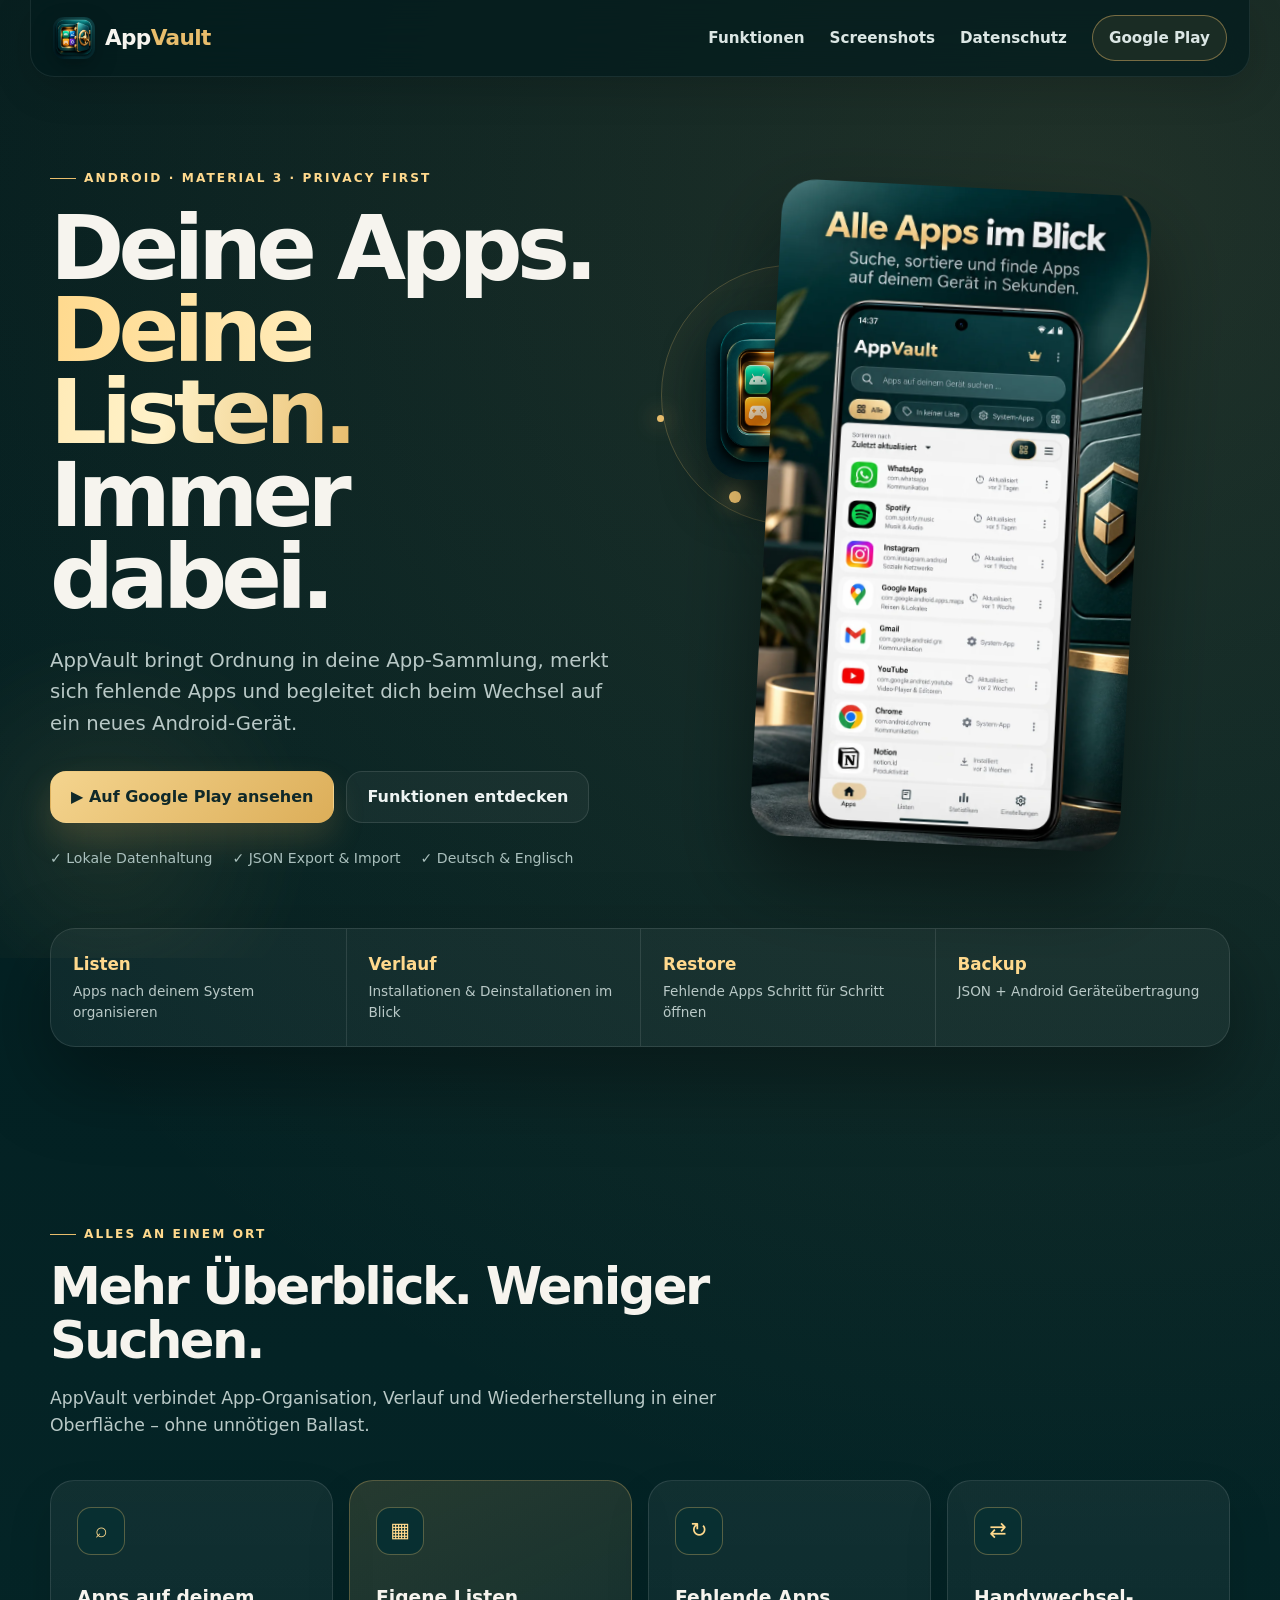
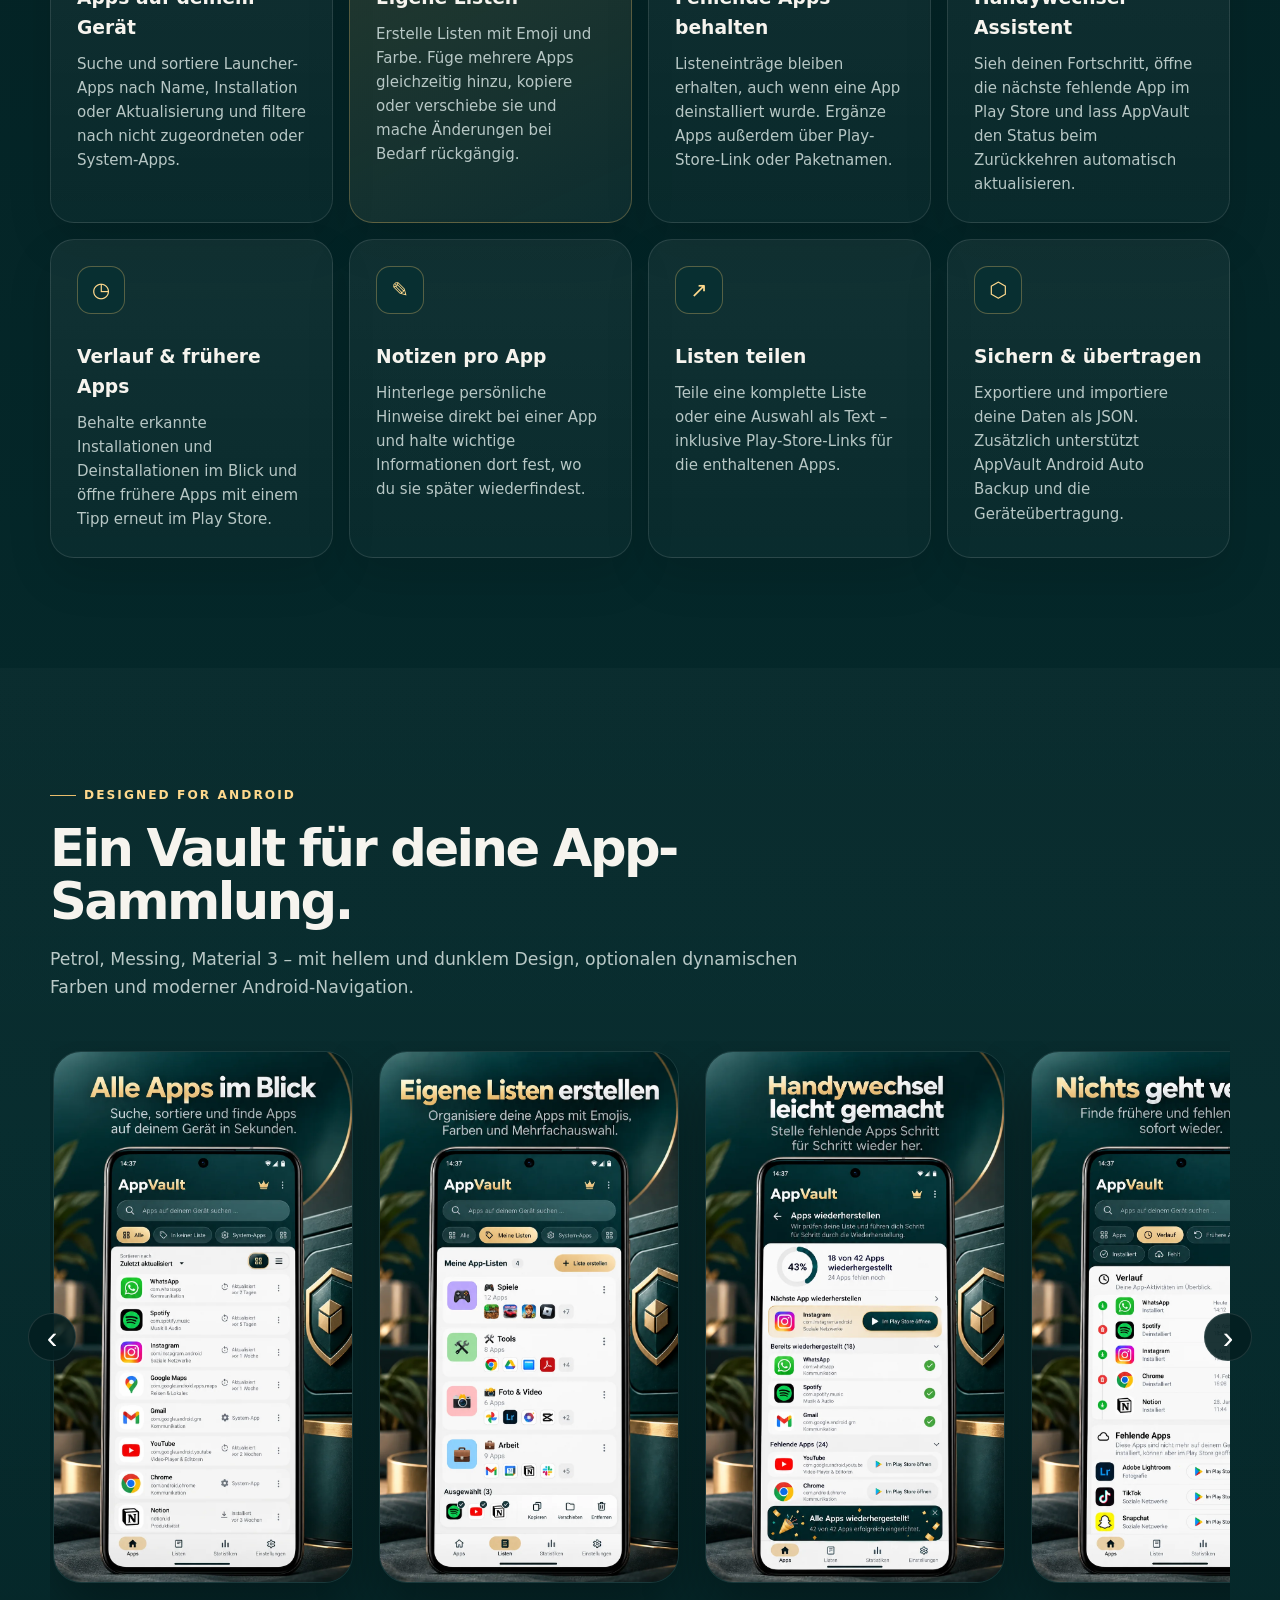
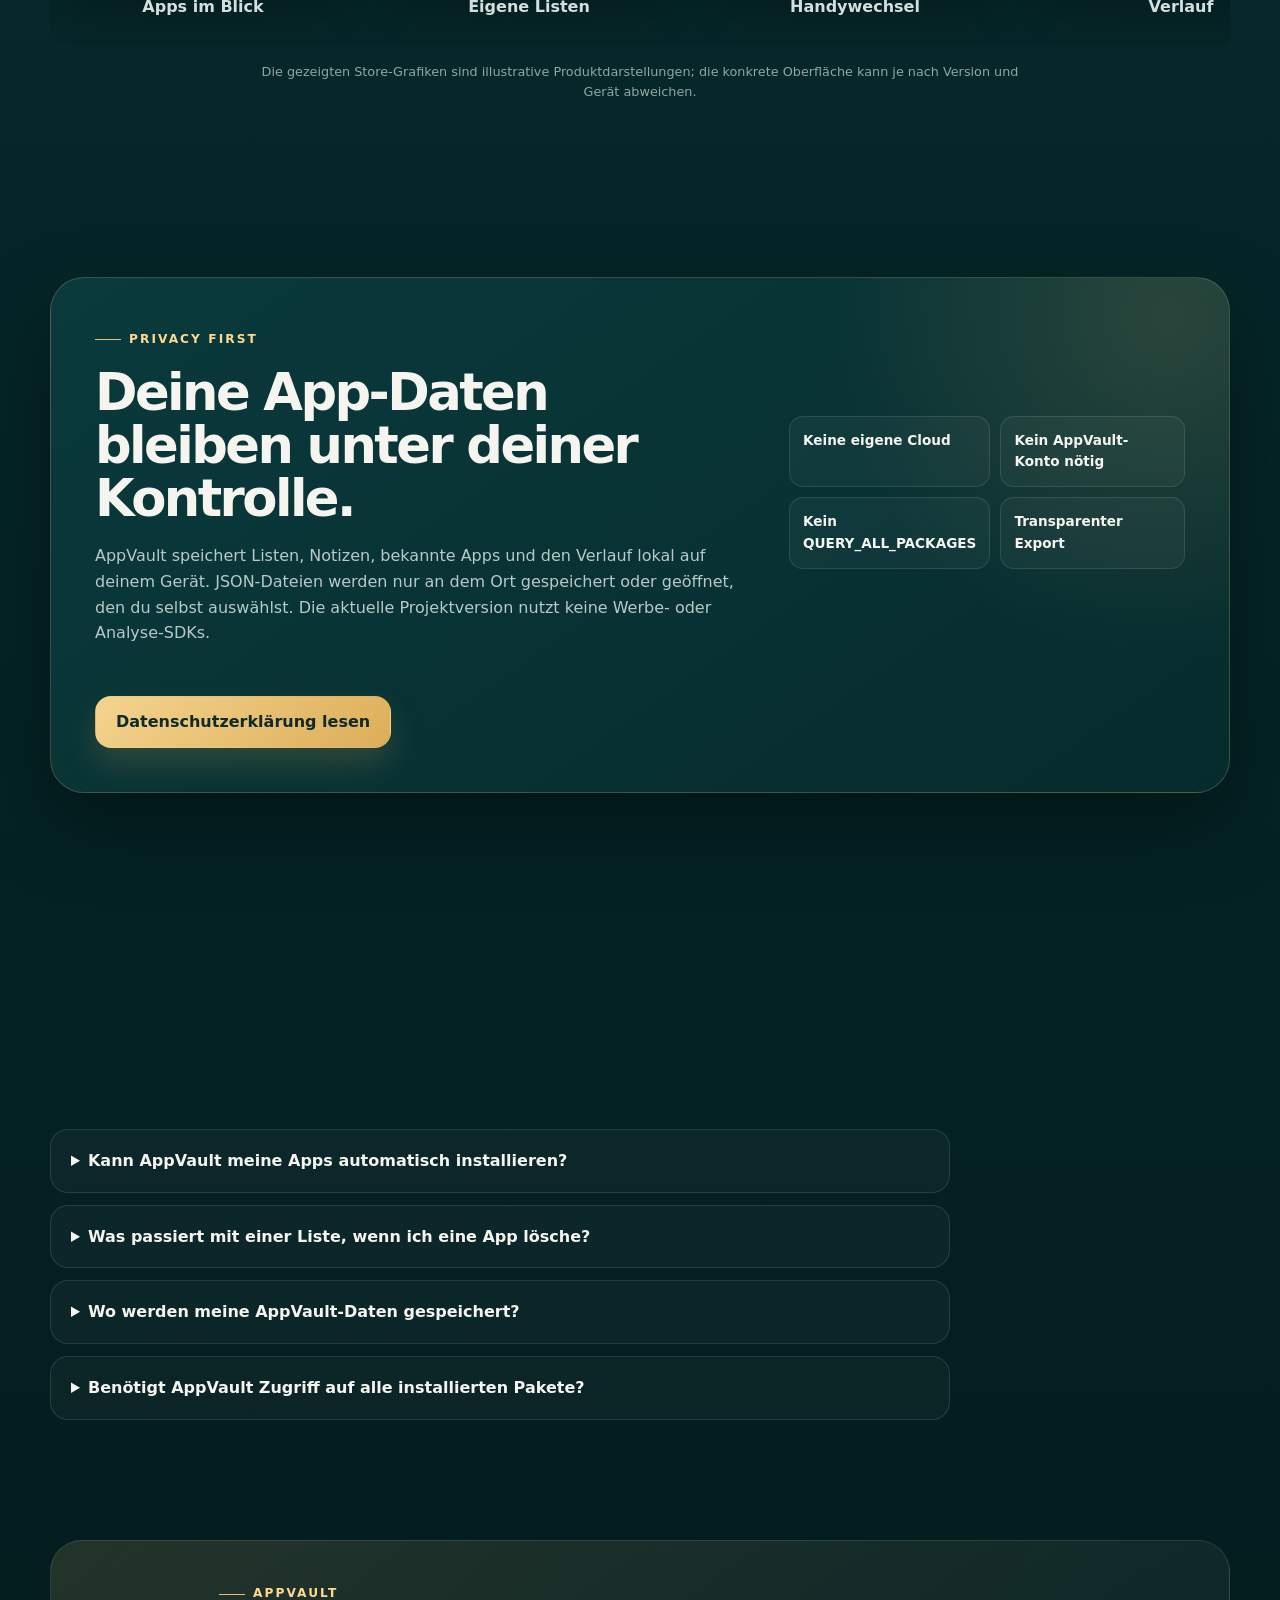
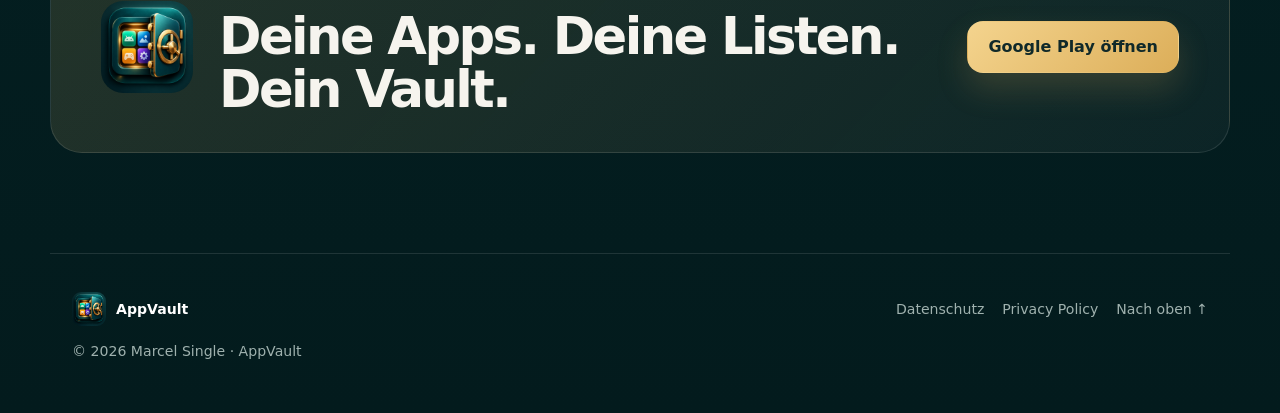
==== index.html @ 1432168c "first commit" ====
<!doctype html>
<html lang="de">
<head>
  <meta charset="utf-8">
  <meta name="viewport" content="width=device-width, initial-scale=1">
  <meta name="theme-color" content="#07393b">
  <meta name="description" content="AppVault organisiert deine Android-Apps in eigenen Listen und hilft dir, fehlende Apps nach einem Handywechsel schnell wiederzufinden.">
  <meta property="og:title" content="AppVault – Deine Apps. Deine Listen. Immer dabei.">
  <meta property="og:description" content="Apps organisieren, fehlende Apps wiederfinden und beim Handywechsel Schritt für Schritt wiederherstellen.">
  <meta property="og:image" content="assets/og-image.jpg">
  <title>AppVault – Deine Apps. Deine Listen. Immer dabei.</title>
  <link rel="icon" href="assets/app-icon.png">
  <link rel="stylesheet" href="styles.css">
</head>
<body>
  <header class="site-header" id="top">
    <a class="brand" href="#top" aria-label="AppVault Startseite">
      <img src="assets/app-icon.png" alt="AppVault Icon" width="42" height="42">
      <span>App<span>Vault</span></span>
    </a>
    <button class="menu-button" type="button" aria-label="Navigation öffnen" aria-expanded="false">☰</button>
    <nav class="nav" aria-label="Hauptnavigation">
      <a href="#features">Funktionen</a>
      <a href="#screens">Screenshots</a>
      <a href="#privacy">Datenschutz</a>
      <a class="nav-cta" href="https://play.google.com/store/apps/details?id=dev.flondy.appvault" rel="noopener">Google Play</a>
    </nav>
  </header>

  <main>
    <section class="hero section-pad">
      <div class="hero-glow hero-glow-a"></div>
      <div class="hero-glow hero-glow-b"></div>
      <div class="hero-copy reveal">
        <div class="eyebrow">ANDROID · MATERIAL 3 · PRIVACY FIRST</div>
        <h1>Deine Apps.<br><span>Deine Listen.</span><br>Immer dabei.</h1>
        <p class="lead">AppVault bringt Ordnung in deine App-Sammlung, merkt sich fehlende Apps und begleitet dich beim Wechsel auf ein neues Android-Gerät.</p>
        <div class="hero-actions">
          <a class="button button-primary" href="https://play.google.com/store/apps/details?id=dev.flondy.appvault" rel="noopener">▶ Auf Google Play ansehen</a>
          <a class="button button-ghost" href="#features">Funktionen entdecken</a>
        </div>
        <div class="trust-row" aria-label="AppVault Eigenschaften">
          <span>✓ Lokale Datenhaltung</span>
          <span>✓ JSON Export & Import</span>
          <span>✓ Deutsch & Englisch</span>
        </div>
      </div>
      <div class="hero-visual reveal">
        <div class="icon-orbit">
          <img class="hero-icon" src="assets/app-icon.png" alt="AppVault Tresor-App-Icon">
          <span class="orbit-dot dot-a"></span><span class="orbit-dot dot-b"></span><span class="orbit-dot dot-c"></span>
        </div>
        <img class="hero-phone" src="assets/screen-apps.webp" alt="AppVault App-Übersicht auf einem Android-Smartphone">
      </div>
    </section>

    <section class="mini-proof">
      <div><strong>Listen</strong><span>Apps nach deinem System organisieren</span></div>
      <div><strong>Verlauf</strong><span>Installationen & Deinstallationen im Blick</span></div>
      <div><strong>Restore</strong><span>Fehlende Apps Schritt für Schritt öffnen</span></div>
      <div><strong>Backup</strong><span>JSON + Android Geräteübertragung</span></div>
    </section>

    <section class="section section-pad" id="features">
      <div class="section-heading reveal">
        <div class="eyebrow">ALLES AN EINEM ORT</div>
        <h2>Mehr Überblick. Weniger Suchen.</h2>
        <p>AppVault verbindet App-Organisation, Verlauf und Wiederherstellung in einer Oberfläche – ohne unnötigen Ballast.</p>
      </div>
      <div class="feature-grid">
        <article class="feature-card reveal"><div class="feature-icon">⌕</div><h3>Apps auf deinem Gerät</h3><p>Suche und sortiere Launcher-Apps nach Name, Installation oder Aktualisierung und filtere nach nicht zugeordneten oder System-Apps.</p></article>
        <article class="feature-card featured reveal"><div class="feature-icon">▦</div><h3>Eigene Listen</h3><p>Erstelle Listen mit Emoji und Farbe. Füge mehrere Apps gleichzeitig hinzu, kopiere oder verschiebe sie und mache Änderungen bei Bedarf rückgängig.</p></article>
        <article class="feature-card reveal"><div class="feature-icon">↻</div><h3>Fehlende Apps behalten</h3><p>Listeneinträge bleiben erhalten, auch wenn eine App deinstalliert wurde. Ergänze Apps außerdem über Play-Store-Link oder Paketnamen.</p></article>
        <article class="feature-card reveal"><div class="feature-icon">⇄</div><h3>Handywechsel-Assistent</h3><p>Sieh deinen Fortschritt, öffne die nächste fehlende App im Play Store und lass AppVault den Status beim Zurückkehren automatisch aktualisieren.</p></article>
        <article class="feature-card reveal"><div class="feature-icon">◷</div><h3>Verlauf & frühere Apps</h3><p>Behalte erkannte Installationen und Deinstallationen im Blick und öffne frühere Apps mit einem Tipp erneut im Play Store.</p></article>
        <article class="feature-card reveal"><div class="feature-icon">✎</div><h3>Notizen pro App</h3><p>Hinterlege persönliche Hinweise direkt bei einer App und halte wichtige Informationen dort fest, wo du sie später wiederfindest.</p></article>
        <article class="feature-card reveal"><div class="feature-icon">↗</div><h3>Listen teilen</h3><p>Teile eine komplette Liste oder eine Auswahl als Text – inklusive Play-Store-Links für die enthaltenen Apps.</p></article>
        <article class="feature-card reveal"><div class="feature-icon">⬡</div><h3>Sichern & übertragen</h3><p>Exportiere und importiere deine Daten als JSON. Zusätzlich unterstützt AppVault Android Auto Backup und die Geräteübertragung.</p></article>
      </div>
    </section>

    <section class="showcase section-pad" id="screens">
      <div class="section-heading reveal">
        <div class="eyebrow">DESIGNED FOR ANDROID</div>
        <h2>Ein Vault für deine App-Sammlung.</h2>
        <p>Petrol, Messing, Material 3 – mit hellem und dunklem Design, optionalen dynamischen Farben und moderner Android-Navigation.</p>
      </div>
      <div class="screens-wrap reveal">
        <button class="slider-button prev" type="button" aria-label="Vorheriger Screenshot">‹</button>
        <div class="screens" tabindex="0">
          <figure><img src="assets/screen-apps.webp" alt="AppVault Übersicht installierter Apps"><figcaption>Apps im Blick</figcaption></figure>
          <figure><img src="assets/screen-lists.webp" alt="Eigene App-Listen in AppVault"><figcaption>Eigene Listen</figcaption></figure>
          <figure><img src="assets/screen-restore.webp" alt="Wiederherstellungsassistent von AppVault"><figcaption>Handywechsel</figcaption></figure>
          <figure><img src="assets/screen-history.webp" alt="App-Verlauf und fehlende Apps in AppVault"><figcaption>Verlauf</figcaption></figure>
        </div>
        <button class="slider-button next" type="button" aria-label="Nächster Screenshot">›</button>
      </div>
      <p class="mockup-note">Die gezeigten Store-Grafiken sind illustrative Produktdarstellungen; die konkrete Oberfläche kann je nach Version und Gerät abweichen.</p>
    </section>

    <section class="privacy-band section-pad" id="privacy">
      <div class="privacy-card reveal">
        <div>
          <div class="eyebrow">PRIVACY FIRST</div>
          <h2>Deine App-Daten bleiben unter deiner Kontrolle.</h2>
          <p>AppVault speichert Listen, Notizen, bekannte Apps und den Verlauf lokal auf deinem Gerät. JSON-Dateien werden nur an dem Ort gespeichert oder geöffnet, den du selbst auswählst. Die aktuelle Projektversion nutzt keine Werbe- oder Analyse-SDKs.</p>
        </div>
        <div class="privacy-points">
          <span>Keine eigene Cloud</span>
          <span>Kein AppVault-Konto nötig</span>
          <span>Kein QUERY_ALL_PACKAGES</span>
          <span>Transparenter Export</span>
        </div>
        <a class="button button-primary" href="datenschutz.html">Datenschutzerklärung lesen</a>
      </div>
    </section>

    <section class="section section-pad faq">
      <div class="section-heading reveal">
        <div class="eyebrow">FAQ</div>
        <h2>Häufige Fragen</h2>
      </div>
      <div class="faq-list">
        <details class="reveal"><summary>Kann AppVault meine Apps automatisch installieren?</summary><p>Nein. AppVault öffnet fehlende Apps im Google Play Store. Die eigentliche Installation bestätigst du selbst im Play Store.</p></details>
        <details class="reveal"><summary>Was passiert mit einer Liste, wenn ich eine App lösche?</summary><p>Der Eintrag kann in AppVault erhalten bleiben. So siehst du später, dass die App fehlt, und kannst sie einfacher wiederfinden.</p></details>
        <details class="reveal"><summary>Wo werden meine AppVault-Daten gespeichert?</summary><p>Listen, Notizen, bekannte Apps, Verlauf und Einstellungen werden lokal auf deinem Gerät gespeichert. Für Sicherungen kannst du JSON Export/Import sowie die von Android bereitgestellten Backup- und Geräteübertragungsfunktionen verwenden.</p></details>
        <details class="reveal"><summary>Benötigt AppVault Zugriff auf alle installierten Pakete?</summary><p>AppVault verwendet Package Visibility über Androids &lt;queries&gt;-Mechanismus für Launcher-Apps und nicht die weitreichende QUERY_ALL_PACKAGES-Berechtigung.</p></details>
      </div>
    </section>

    <section class="cta section-pad reveal">
      <img src="assets/app-icon.png" alt="" width="92" height="92">
      <div><div class="eyebrow">APPVAULT</div><h2>Deine Apps. Deine Listen.<br>Dein Vault.</h2></div>
      <a class="button button-primary" href="https://play.google.com/store/apps/details?id=dev.flondy.appvault" rel="noopener">Google Play öffnen</a>
    </section>
  </main>

  <footer>
    <div class="footer-brand"><img src="assets/app-icon.png" alt="" width="34" height="34"><strong>AppVault</strong></div>
    <div class="footer-links"><a href="datenschutz.html">Datenschutz</a><a href="privacy.html" lang="en">Privacy Policy</a><a href="#top">Nach oben ↑</a></div>
    <p>© <span id="year"></span> Marcel Single · AppVault</p>
  </footer>
  <script src="script.js"></script>
</body>
</html>
---- styles.css ----
:root{--bg:#041f21;--bg2:#062d2f;--panel:#0a383a;--panel2:#0f4546;--gold:#e8bd6c;--gold2:#ffd98d;--text:#f6f4ee;--muted:#b9c9c7;--line:rgba(255,255,255,.11);--shadow:0 32px 80px rgba(0,0,0,.35);--radius:28px;--max:1180px}*{box-sizing:border-box}html{scroll-behavior:smooth}body{margin:0;background:radial-gradient(circle at 85% 4%,rgba(232,189,108,.13),transparent 26%),linear-gradient(180deg,#031c1e 0%,#052a2c 52%,#031b1d 100%);color:var(--text);font-family:Inter,ui-sans-serif,system-ui,-apple-system,BlinkMacSystemFont,"Segoe UI",sans-serif;line-height:1.6}a{color:inherit;text-decoration:none}img{max-width:100%;display:block}.site-header{position:sticky;top:0;z-index:50;display:flex;align-items:center;justify-content:space-between;max-width:1220px;margin:0 auto;padding:15px 22px;background:rgba(3,28,30,.76);border:1px solid rgba(255,255,255,.08);border-top:0;border-radius:0 0 24px 24px;backdrop-filter:blur(18px);box-shadow:0 12px 38px rgba(0,0,0,.15)}.brand{display:flex;gap:10px;align-items:center;font-weight:900;font-size:1.35rem;letter-spacing:-.03em}.brand img{border-radius:11px;box-shadow:0 8px 22px rgba(0,0,0,.25)}.brand span span{color:var(--gold)}.nav{display:flex;align-items:center;gap:25px;color:#dbe6e4;font-weight:650;font-size:.95rem}.nav a:hover{color:var(--gold2)}.nav-cta{padding:10px 16px;border:1px solid rgba(232,189,108,.45);border-radius:999px;background:rgba(232,189,108,.08)}.menu-button{display:none;background:transparent;border:0;color:white;font-size:1.5rem}.section-pad{padding-left:max(22px,calc((100vw - var(--max))/2));padding-right:max(22px,calc((100vw - var(--max))/2))}.hero{position:relative;min-height:800px;display:grid;grid-template-columns:1.02fr .98fr;align-items:center;gap:40px;overflow:hidden;padding-top:84px;padding-bottom:88px}.hero-copy{position:relative;z-index:2}.eyebrow{display:inline-flex;align-items:center;gap:8px;font-size:.76rem;letter-spacing:.17em;font-weight:850;color:var(--gold2);text-transform:uppercase}.eyebrow:before{content:"";width:26px;height:1px;background:var(--gold)}h1,h2,h3,p{margin-top:0}.hero h1{font-size:clamp(3.4rem,7vw,6.6rem);line-height:.92;letter-spacing:-.065em;margin:18px 0 26px}.hero h1 span{background:linear-gradient(100deg,var(--gold2),#fff2c9 65%,var(--gold));-webkit-background-clip:text;background-clip:text;color:transparent}.lead{font-size:1.23rem;color:var(--muted);max-width:650px}.hero-actions{display:flex;flex-wrap:wrap;gap:12px;margin:32px 0 24px}.button{display:inline-flex;align-items:center;justify-content:center;min-height:52px;padding:0 20px;border-radius:16px;font-weight:800;border:1px solid transparent;transition:.2s ease}.button:hover{transform:translateY(-2px)}.button-primary{background:linear-gradient(135deg,#f4d48e,#dcae59);color:#102929;box-shadow:0 16px 32px rgba(221,173,86,.18)}.button-ghost{border-color:var(--line);background:rgba(255,255,255,.045);color:#eef4f3}.trust-row{display:flex;flex-wrap:wrap;gap:12px 20px;color:#aac0bd;font-size:.88rem}.hero-visual{position:relative;min-height:660px;display:flex;align-items:center;justify-content:center}.hero-phone{width:min(370px,70%);position:relative;z-index:3;border-radius:34px;filter:drop-shadow(0 40px 40px rgba(0,0,0,.45));transform:rotate(3deg)}.icon-orbit{position:absolute;left:-10px;top:12%;width:260px;height:260px;border:1px solid rgba(232,189,108,.26);border-radius:50%;display:grid;place-items:center;box-shadow:inset 0 0 60px rgba(232,189,108,.07)}.hero-icon{width:170px;border-radius:38px;box-shadow:0 26px 45px rgba(0,0,0,.38)}.orbit-dot{position:absolute;width:12px;height:12px;border-radius:50%;background:var(--gold);box-shadow:0 0 22px var(--gold)}.dot-a{top:12%;right:14%}.dot-b{bottom:8%;left:26%}.dot-c{top:58%;left:-2%;width:7px;height:7px}.hero-glow{position:absolute;border-radius:50%;filter:blur(4px);opacity:.65}.hero-glow-a{width:500px;height:500px;background:radial-gradient(circle,rgba(32,151,142,.18),transparent 70%);right:8%;top:10%}.hero-glow-b{width:420px;height:420px;background:radial-gradient(circle,rgba(232,189,108,.14),transparent 70%);left:-8%;bottom:-10%}.mini-proof{max-width:var(--max);margin:-30px auto 60px;display:grid;grid-template-columns:repeat(4,1fr);background:rgba(255,255,255,.045);border:1px solid var(--line);border-radius:25px;overflow:hidden;box-shadow:var(--shadow)}.mini-proof div{padding:22px}.mini-proof div+div{border-left:1px solid var(--line)}.mini-proof strong{display:block;color:var(--gold2);font-size:1.05rem}.mini-proof span{display:block;color:var(--muted);font-size:.85rem;margin-top:3px}.section{padding-top:110px;padding-bottom:110px}.section-heading{max-width:760px;margin-bottom:40px}.section-heading h2,.privacy-card h2,.cta h2{font-size:clamp(2.1rem,4vw,4rem);line-height:1.04;letter-spacing:-.05em;margin:16px 0 18px}.section-heading p{color:var(--muted);font-size:1.08rem}.feature-grid{display:grid;grid-template-columns:repeat(4,1fr);gap:16px}.feature-card{padding:26px;border:1px solid var(--line);background:linear-gradient(180deg,rgba(255,255,255,.055),rgba(255,255,255,.025));border-radius:24px;min-height:260px;box-shadow:0 20px 45px rgba(0,0,0,.12);transition:.25s}.feature-card:hover{transform:translateY(-4px);border-color:rgba(232,189,108,.35)}.feature-card.featured{background:linear-gradient(155deg,rgba(232,189,108,.15),rgba(255,255,255,.04));border-color:rgba(232,189,108,.3)}.feature-icon{width:48px;height:48px;display:grid;place-items:center;border:1px solid rgba(232,189,108,.35);background:#082f31;border-radius:14px;color:var(--gold2);font-size:1.3rem;margin-bottom:28px}.feature-card h3{font-size:1.17rem;margin-bottom:9px}.feature-card p{color:#b7c7c5;font-size:.94rem;margin-bottom:0}.showcase{padding-top:110px;padding-bottom:105px;background:linear-gradient(180deg,rgba(255,255,255,.025),transparent)}.screens-wrap{position:relative}.screens{display:flex;gap:26px;overflow-x:auto;scroll-snap-type:x mandatory;padding:10px 3px 26px;scrollbar-width:none}.screens::-webkit-scrollbar{display:none}.screens figure{flex:0 0 300px;margin:0;scroll-snap-align:center}.screens img{width:100%;border-radius:28px;box-shadow:0 28px 60px rgba(0,0,0,.35);border:1px solid rgba(255,255,255,.08)}.screens figcaption{text-align:center;margin-top:11px;color:#d3dfdd;font-weight:700}.slider-button{position:absolute;top:45%;z-index:3;width:48px;height:48px;border-radius:50%;border:1px solid var(--line);background:rgba(4,31,33,.9);color:white;font-size:2rem;display:grid;place-items:center;cursor:pointer}.slider-button.prev{left:-22px}.slider-button.next{right:-22px}.mockup-note{color:#8fa7a4;text-align:center;font-size:.8rem;margin:16px auto 0;max-width:760px}.privacy-band{padding-top:70px;padding-bottom:110px}.privacy-card{display:grid;grid-template-columns:1.25fr .75fr;gap:34px;align-items:center;padding:44px;border-radius:34px;border:1px solid rgba(232,189,108,.23);background:radial-gradient(circle at 95% 8%,rgba(232,189,108,.15),transparent 28%),linear-gradient(145deg,#0a3a3c,#062b2d);box-shadow:var(--shadow)}.privacy-card p{color:var(--muted);max-width:680px}.privacy-points{display:grid;grid-template-columns:1fr 1fr;gap:10px}.privacy-points span{padding:13px;border-radius:14px;border:1px solid var(--line);background:rgba(255,255,255,.04);font-size:.85rem;font-weight:750}.privacy-card .button{grid-column:1/-1;justify-self:start}.faq{padding-top:90px}.faq-list{display:grid;gap:12px;max-width:900px}.faq details{padding:18px 20px;border:1px solid var(--line);border-radius:18px;background:rgba(255,255,255,.035)}.faq summary{font-weight:800;cursor:pointer}.faq details p{color:var(--muted);margin:12px 0 0}.cta{max-width:var(--max);margin:10px auto 100px;padding-top:36px;padding-bottom:36px;display:grid;grid-template-columns:auto 1fr auto;align-items:center;gap:26px;border-radius:32px;border:1px solid var(--line);background:linear-gradient(135deg,rgba(232,189,108,.14),rgba(255,255,255,.04))}.cta img{border-radius:22px}.cta h2{font-size:clamp(1.9rem,4vw,3.4rem);margin:6px 0 0}footer{max-width:var(--max);margin:0 auto;padding:38px 22px 50px;border-top:1px solid var(--line);display:grid;grid-template-columns:1fr auto;gap:14px;align-items:center;color:#9fb1ae;font-size:.88rem}.footer-brand{display:flex;align-items:center;gap:10px;color:white}.footer-brand img{border-radius:9px}.footer-links{display:flex;gap:18px}.footer-links a:hover{color:var(--gold2)}footer p{grid-column:1/-1;margin:0}.reveal{opacity:0;transform:translateY(18px);transition:opacity .7s ease,transform .7s ease}.reveal.visible{opacity:1;transform:none}.legal-page{background:linear-gradient(180deg,#031d1f,#062d2f 40%,#031b1d)}.legal-header{position:relative}.legal-nav{display:flex}.legal-shell{max-width:920px;margin:0 auto;padding:80px 22px 100px}.legal-title h1{font-size:clamp(3rem,7vw,5.6rem);line-height:.95;letter-spacing:-.06em;margin:18px 0}.legal-title p{color:var(--muted)}.legal-notice{margin:36px 0;padding:20px;border-radius:18px;border:1px solid rgba(232,189,108,.35);background:rgba(232,189,108,.09);color:#f3e6ca}.legal-content{padding:12px 0}.legal-content section{padding:28px 0;border-bottom:1px solid var(--line)}.legal-content h2{font-size:1.4rem;letter-spacing:-.02em;margin-bottom:10px}.legal-content p,.legal-content li{color:#c2d0ce}.legal-content a{color:var(--gold2);text-decoration:underline;text-underline-offset:3px}.legal-content code,.legal-notice code{background:rgba(255,255,255,.08);padding:.12em .38em;border-radius:6px}.legal-actions{display:flex;flex-wrap:wrap;gap:12px;margin-top:40px}@media(max-width:980px){.hero{grid-template-columns:1fr;padding-top:70px}.hero-visual{min-height:560px}.feature-grid{grid-template-columns:repeat(2,1fr)}.mini-proof{grid-template-columns:repeat(2,1fr);margin-left:22px;margin-right:22px}.mini-proof div:nth-child(3){border-left:0;border-top:1px solid var(--line)}.mini-proof div:nth-child(4){border-top:1px solid var(--line)}.privacy-card{grid-template-columns:1fr}.cta{margin-left:22px;margin-right:22px;grid-template-columns:auto 1fr}.cta .button{grid-column:1/-1;justify-self:start}}@media(max-width:720px){.site-header{margin:0 10px;padding:12px 14px;border-radius:0 0 18px 18px}.menu-button{display:block}.nav{position:absolute;top:70px;left:10px;right:10px;display:none;flex-direction:column;align-items:stretch;padding:16px;background:#062c2e;border:1px solid var(--line);border-radius:18px;box-shadow:var(--shadow)}.nav.open{display:flex}.legal-nav{position:static;display:flex;flex-direction:row;background:none;border:0;padding:0;box-shadow:none}.legal-page .menu-button{display:none}.hero{min-height:auto;padding-top:70px}.hero h1{font-size:clamp(3.1rem,17vw,5rem)}.hero-visual{min-height:500px}.hero-phone{width:min(310px,75%)}.icon-orbit{width:200px;height:200px;left:-8px}.hero-icon{width:125px}.mini-proof{grid-template-columns:1fr}.mini-proof div+div{border-left:0;border-top:1px solid var(--line)}.feature-grid{grid-template-columns:1fr}.feature-card{min-height:0}.privacy-card{padding:28px}.privacy-points{grid-template-columns:1fr}.slider-button{display:none}.screens figure{flex-basis:82vw;max-width:310px}.cta{grid-template-columns:1fr;text-align:left}.cta img{width:72px}.cta .button{grid-column:auto}.footer-links{flex-wrap:wrap}footer{grid-template-columns:1fr}.legal-shell{padding-top:55px}}@media(prefers-reduced-motion:reduce){html{scroll-behavior:auto}.reveal{opacity:1;transform:none;transition:none}.button{transition:none}}
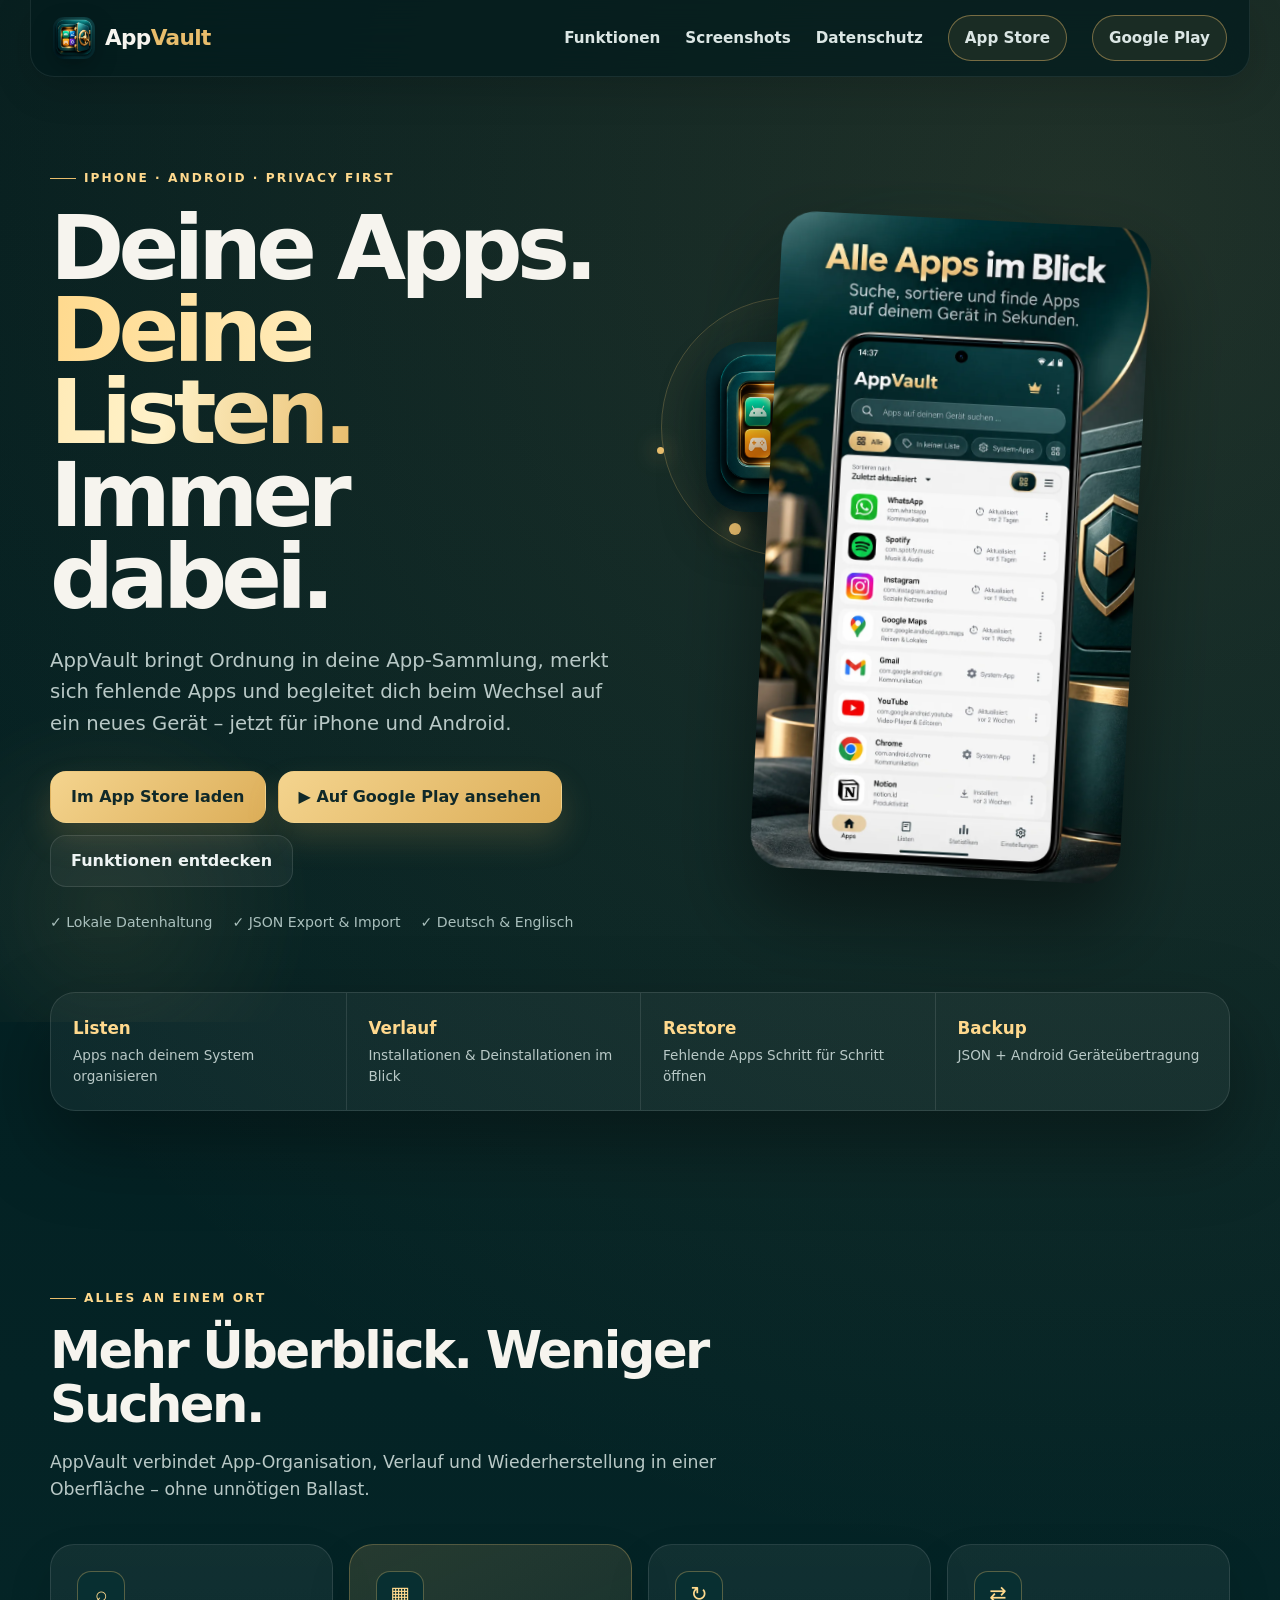
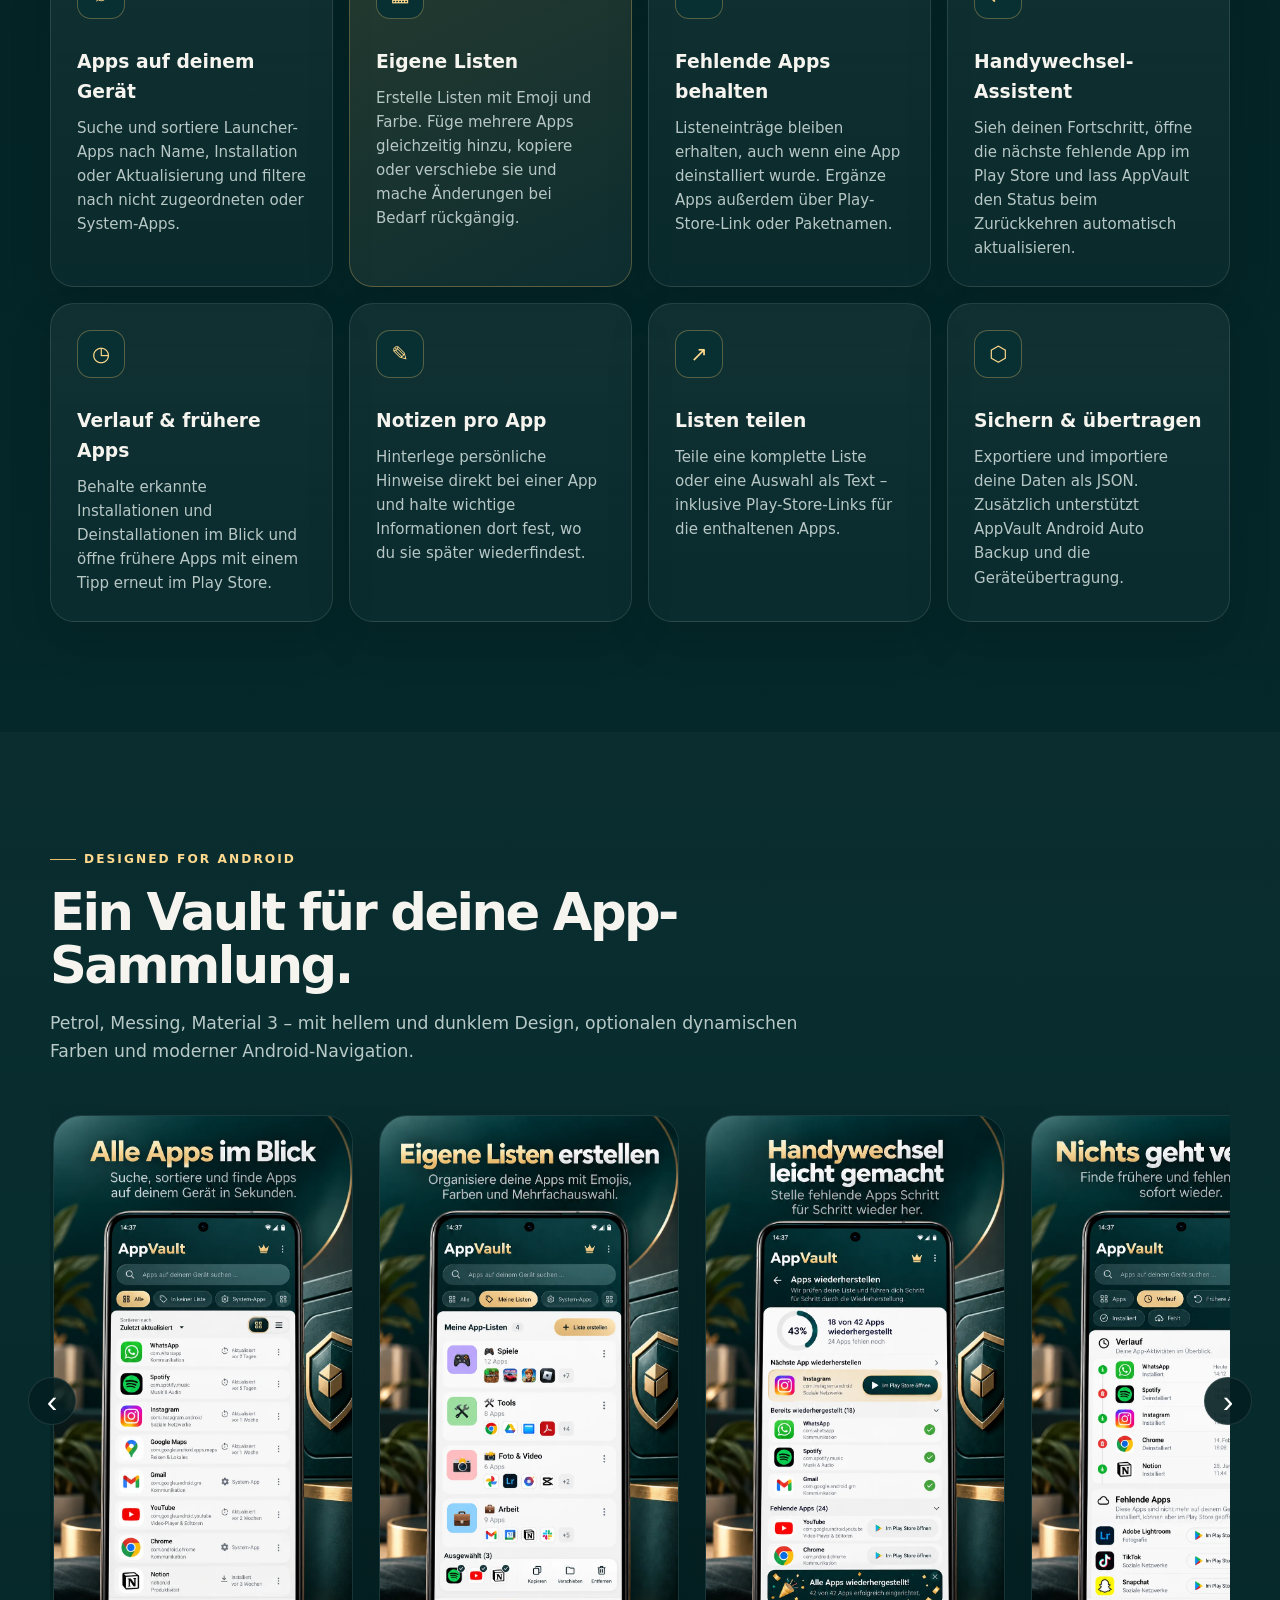
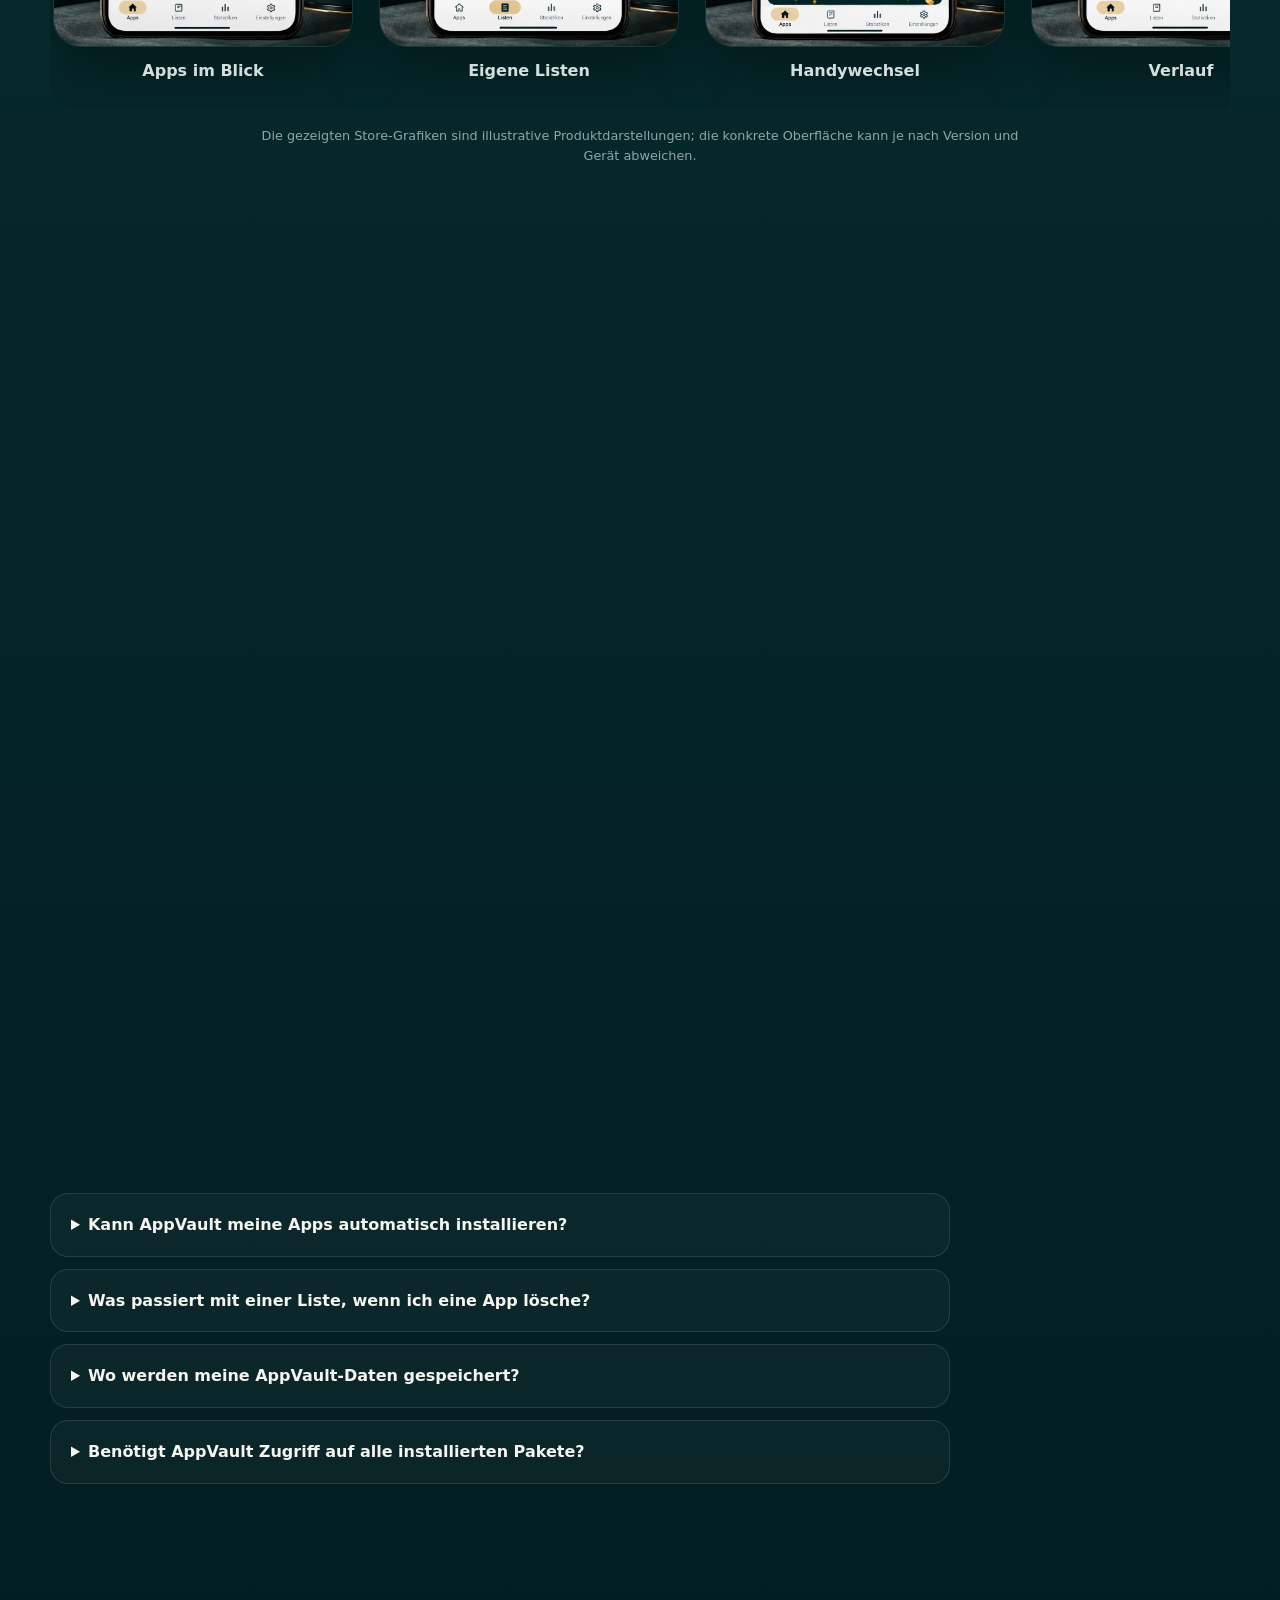
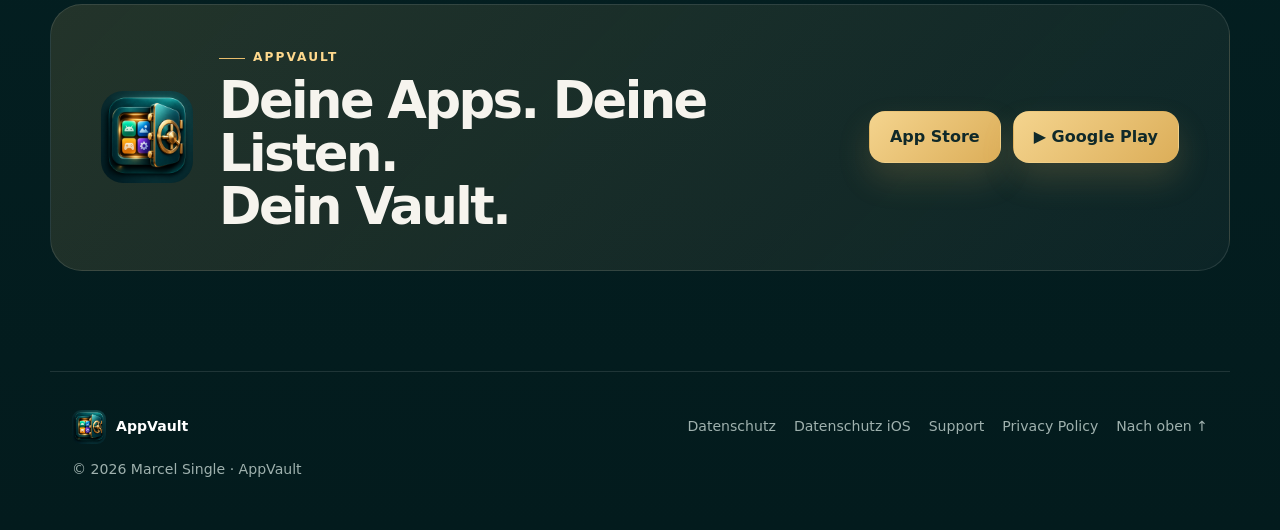
==== commit 080cc598: "App-Store-Link für die iOS-App ergänzt Co-Authored-By: Claude Opus 5.5 <noreply@anthropic.com> Claud" ====
--- a/index.html
+++ b/index.html
@@ -23,7 +23,8 @@
       <a href="#features">Funktionen</a>
       <a href="#screens">Screenshots</a>
       <a href="#privacy">Datenschutz</a>
-      <a class="nav-cta" href="https://play.google.com/store/apps/details?id=dev.flondy.appvault" rel="noopener">Google Play</a>
+      <a class="nav-cta" href="https://apps.apple.com/app/app-vault-apps-nutzung/id6823302674" rel="noopener">App Store</a>
+      <a class="nav-cta" href="https://play.google.com/store/apps/details?id=dev.flondy.AV" rel="noopener">Google Play</a>
     </nav>
   </header>
 
@@ -32,11 +33,12 @@
       <div class="hero-glow hero-glow-a"></div>
       <div class="hero-glow hero-glow-b"></div>
       <div class="hero-copy reveal">
-        <div class="eyebrow">ANDROID · MATERIAL 3 · PRIVACY FIRST</div>
+        <div class="eyebrow">iPHONE · ANDROID · PRIVACY FIRST</div>
         <h1>Deine Apps.<br><span>Deine Listen.</span><br>Immer dabei.</h1>
-        <p class="lead">AppVault bringt Ordnung in deine App-Sammlung, merkt sich fehlende Apps und begleitet dich beim Wechsel auf ein neues Android-Gerät.</p>
+        <p class="lead">AppVault bringt Ordnung in deine App-Sammlung, merkt sich fehlende Apps und begleitet dich beim Wechsel auf ein neues Gerät – jetzt für iPhone und Android.</p>
         <div class="hero-actions">
-          <a class="button button-primary" href="https://play.google.com/store/apps/details?id=dev.flondy.appvault" rel="noopener">▶ Auf Google Play ansehen</a>
+          <a class="button button-primary" href="https://apps.apple.com/app/app-vault-apps-nutzung/id6823302674" rel="noopener">Im App Store laden</a>
+          <a class="button button-primary" href="https://play.google.com/store/apps/details?id=dev.flondy.AV" rel="noopener">▶ Auf Google Play ansehen</a>
           <a class="button button-ghost" href="#features">Funktionen entdecken</a>
         </div>
         <div class="trust-row" aria-label="AppVault Eigenschaften">
@@ -131,13 +133,13 @@
     <section class="cta section-pad reveal">
       <img src="assets/app-icon.png" alt="" width="92" height="92">
       <div><div class="eyebrow">APPVAULT</div><h2>Deine Apps. Deine Listen.<br>Dein Vault.</h2></div>
-      <a class="button button-primary" href="https://play.google.com/store/apps/details?id=dev.flondy.appvault" rel="noopener">Google Play öffnen</a>
+      <div class="hero-actions" style="margin:0"><a class="button button-primary" href="https://apps.apple.com/app/app-vault-apps-nutzung/id6823302674" rel="noopener">App Store</a><a class="button button-primary" href="https://play.google.com/store/apps/details?id=dev.flondy.AV" rel="noopener">▶ Google Play</a></div>
     </section>
   </main>
 
   <footer>
     <div class="footer-brand"><img src="assets/app-icon.png" alt="" width="34" height="34"><strong>AppVault</strong></div>
-    <div class="footer-links"><a href="datenschutz.html">Datenschutz</a><a href="privacy.html" lang="en">Privacy Policy</a><a href="#top">Nach oben ↑</a></div>
+    <div class="footer-links"><a href="datenschutz.html">Datenschutz</a><a href="datenschutz-ios.html">Datenschutz iOS</a><a href="support.html">Support</a><a href="privacy.html" lang="en">Privacy Policy</a><a href="#top">Nach oben ↑</a></div>
     <p>© <span id="year"></span> Marcel Single · AppVault</p>
   </footer>
   <script src="script.js"></script>
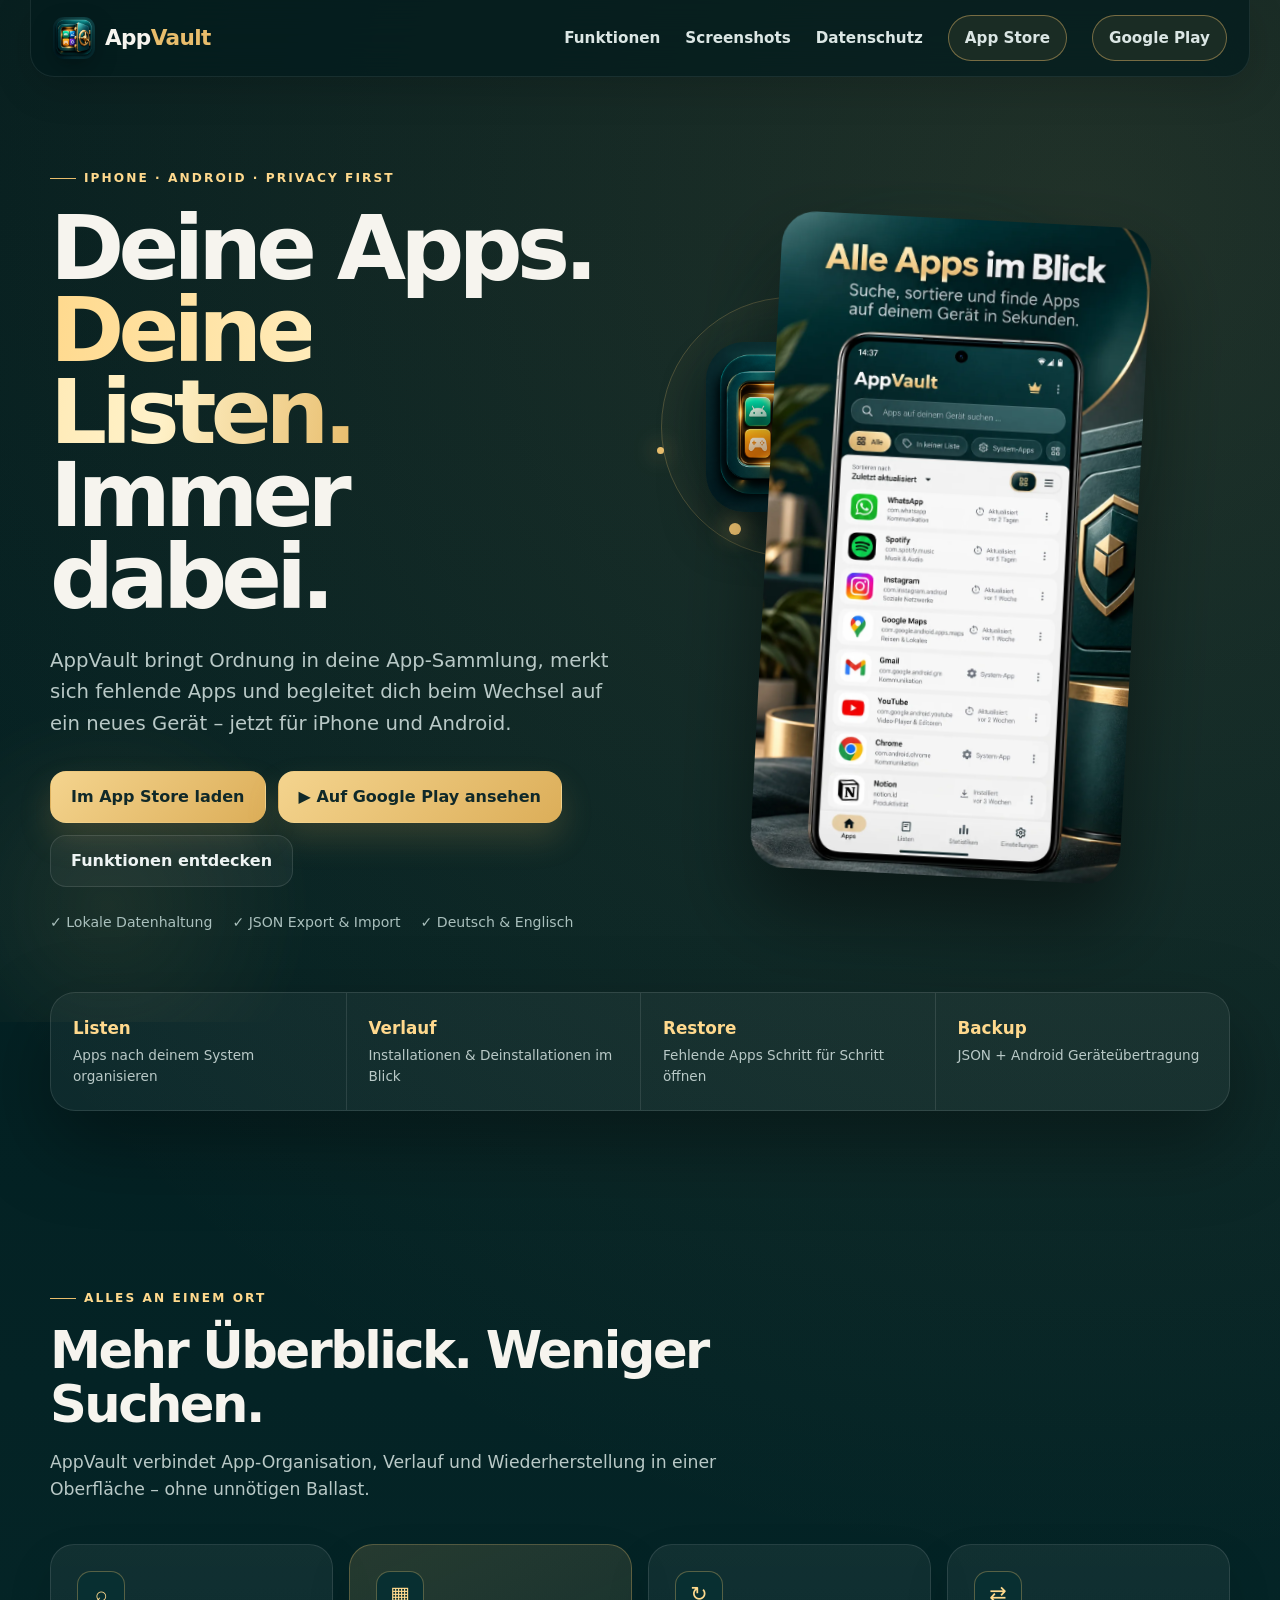
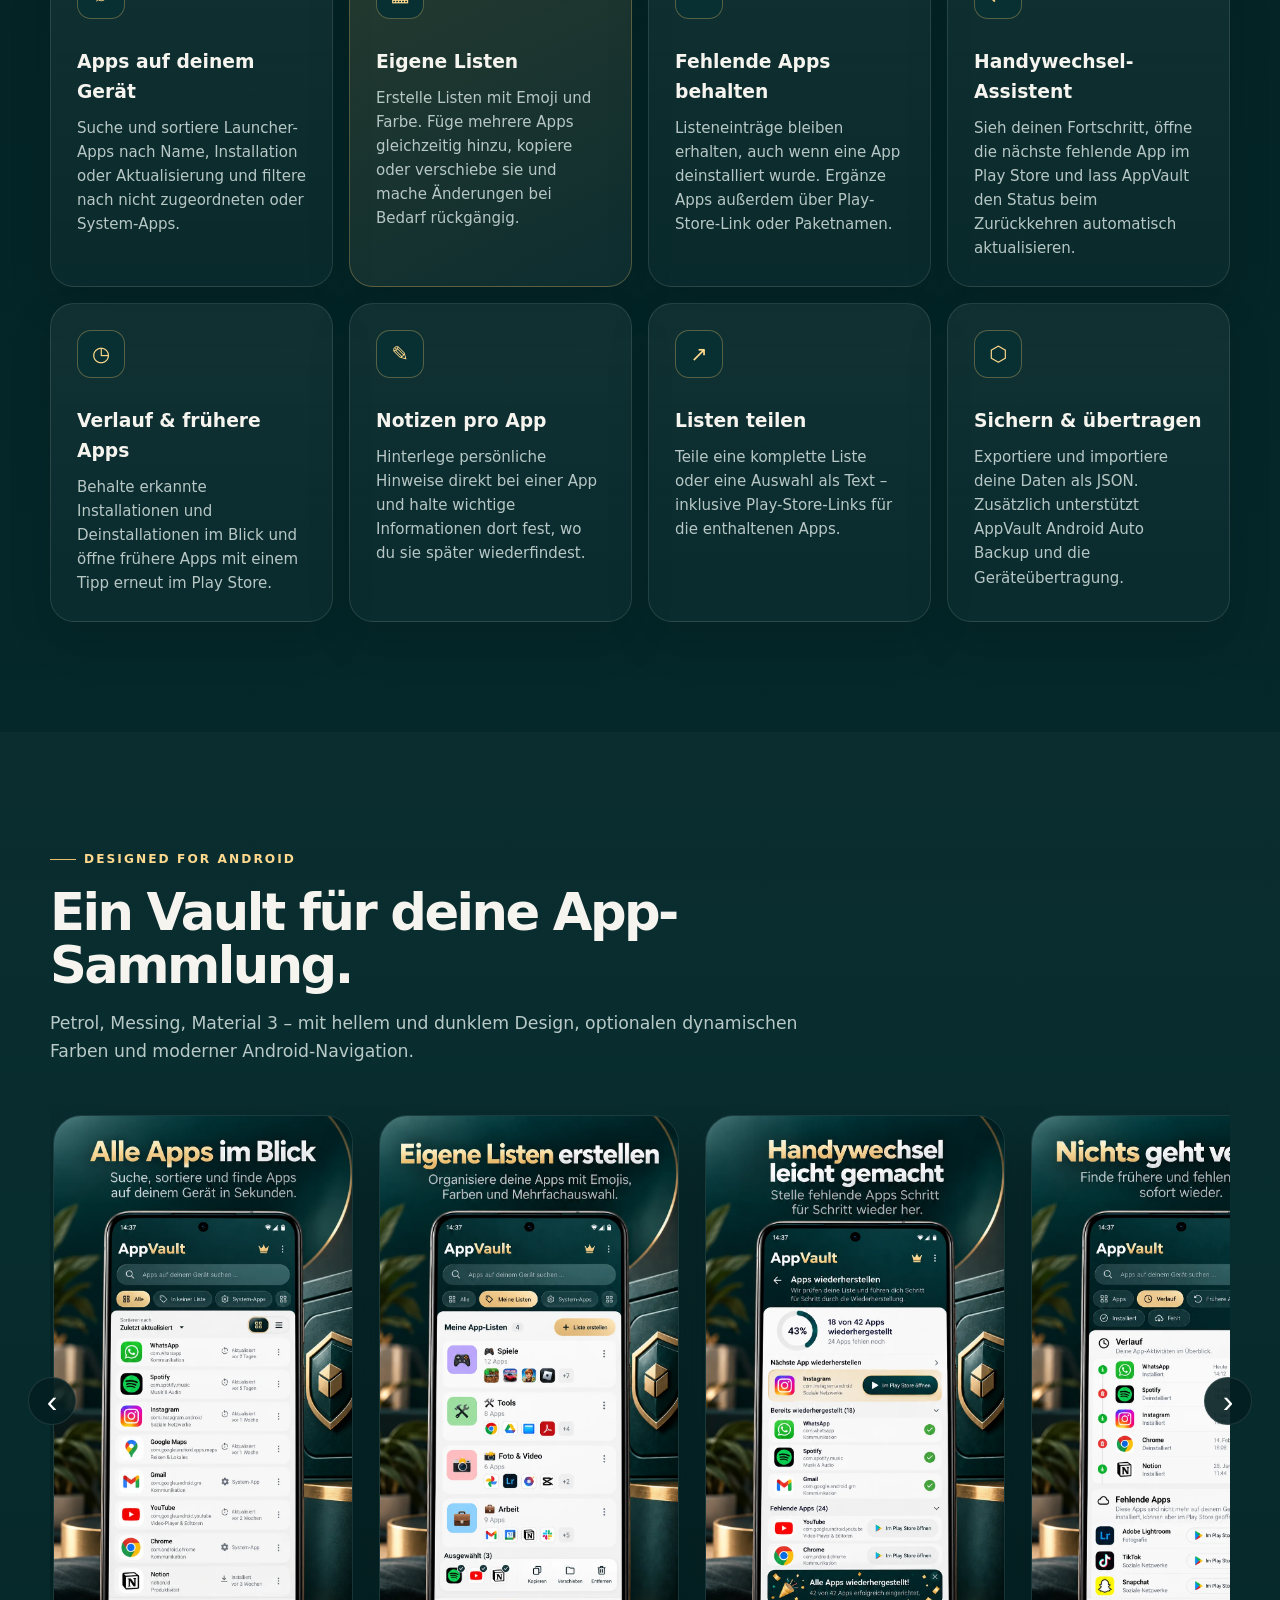
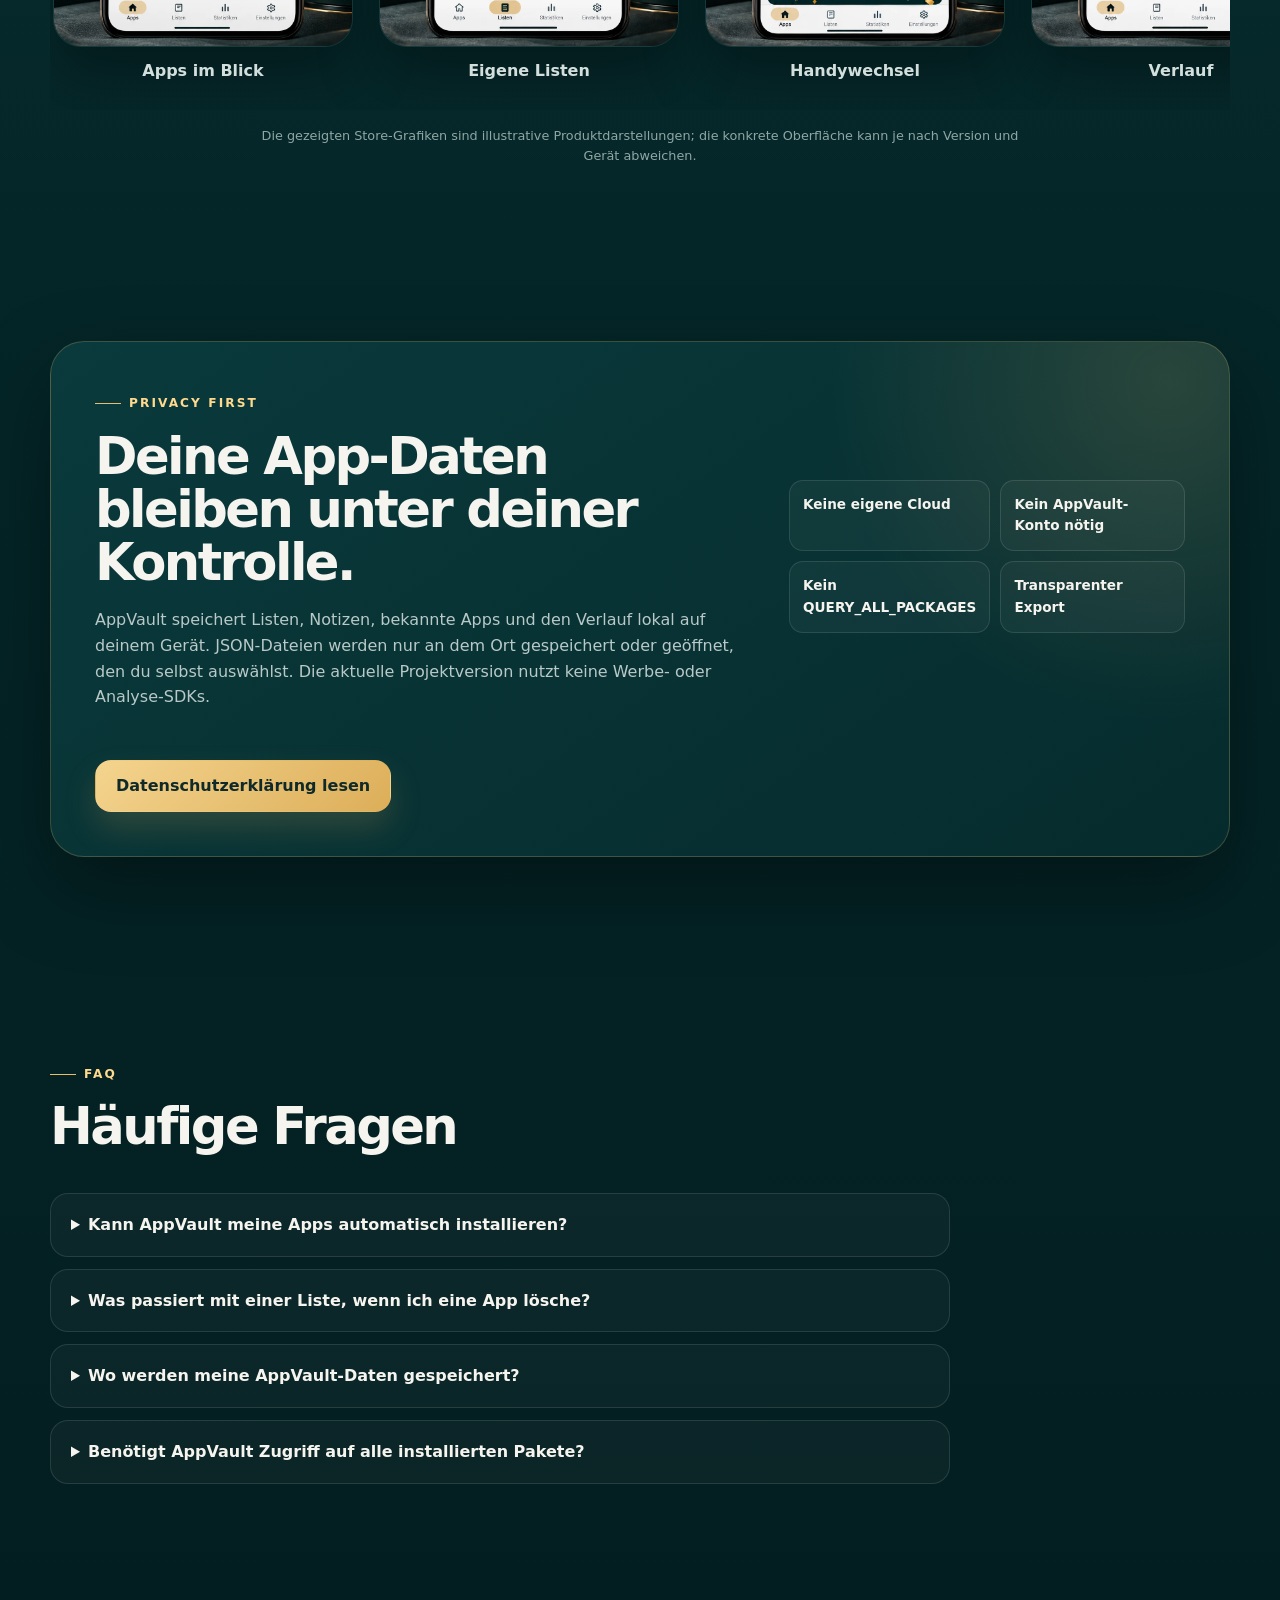
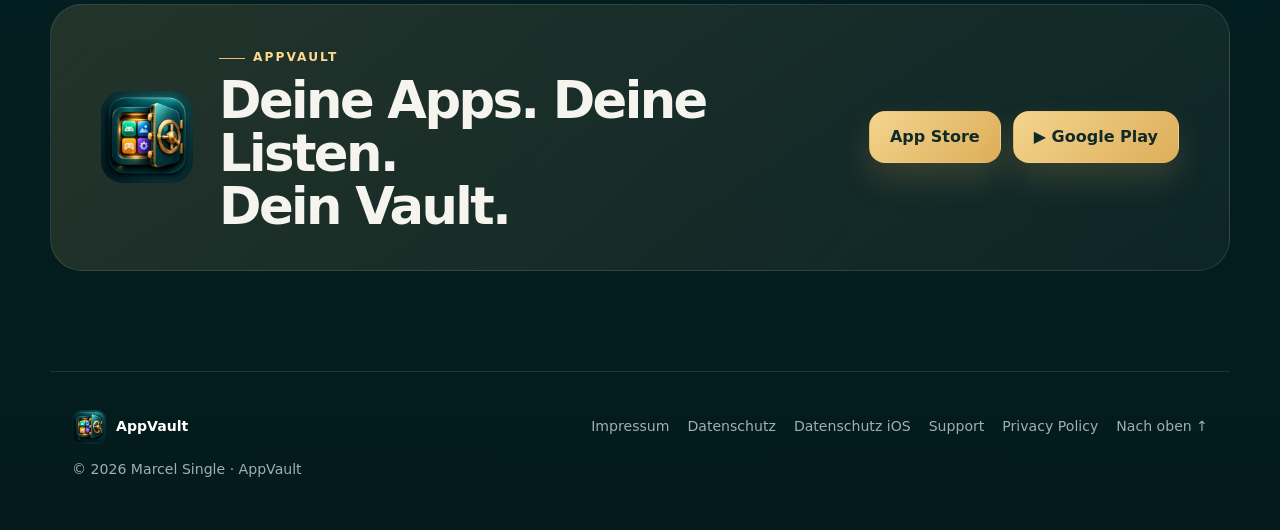
==== commit 6f585c11: "Footer: zentrales Impressum verlinken Co-Authored-By: Claude Opus 5.5 <noreply@anthropic.com> Claude" ====
--- a/index.html
+++ b/index.html
@@ -139,7 +139,7 @@
 
   <footer>
     <div class="footer-brand"><img src="assets/app-icon.png" alt="" width="34" height="34"><strong>AppVault</strong></div>
-    <div class="footer-links"><a href="datenschutz.html">Datenschutz</a><a href="datenschutz-ios.html">Datenschutz iOS</a><a href="support.html">Support</a><a href="privacy.html" lang="en">Privacy Policy</a><a href="#top">Nach oben ↑</a></div>
+    <div class="footer-links"><a href="https://flondy.github.io/app-store/impressum.html">Impressum</a><a href="datenschutz.html">Datenschutz</a><a href="datenschutz-ios.html">Datenschutz iOS</a><a href="support.html">Support</a><a href="privacy.html" lang="en">Privacy Policy</a><a href="#top">Nach oben ↑</a></div>
     <p>© <span id="year"></span> Marcel Single · AppVault</p>
   </footer>
   <script src="script.js"></script>
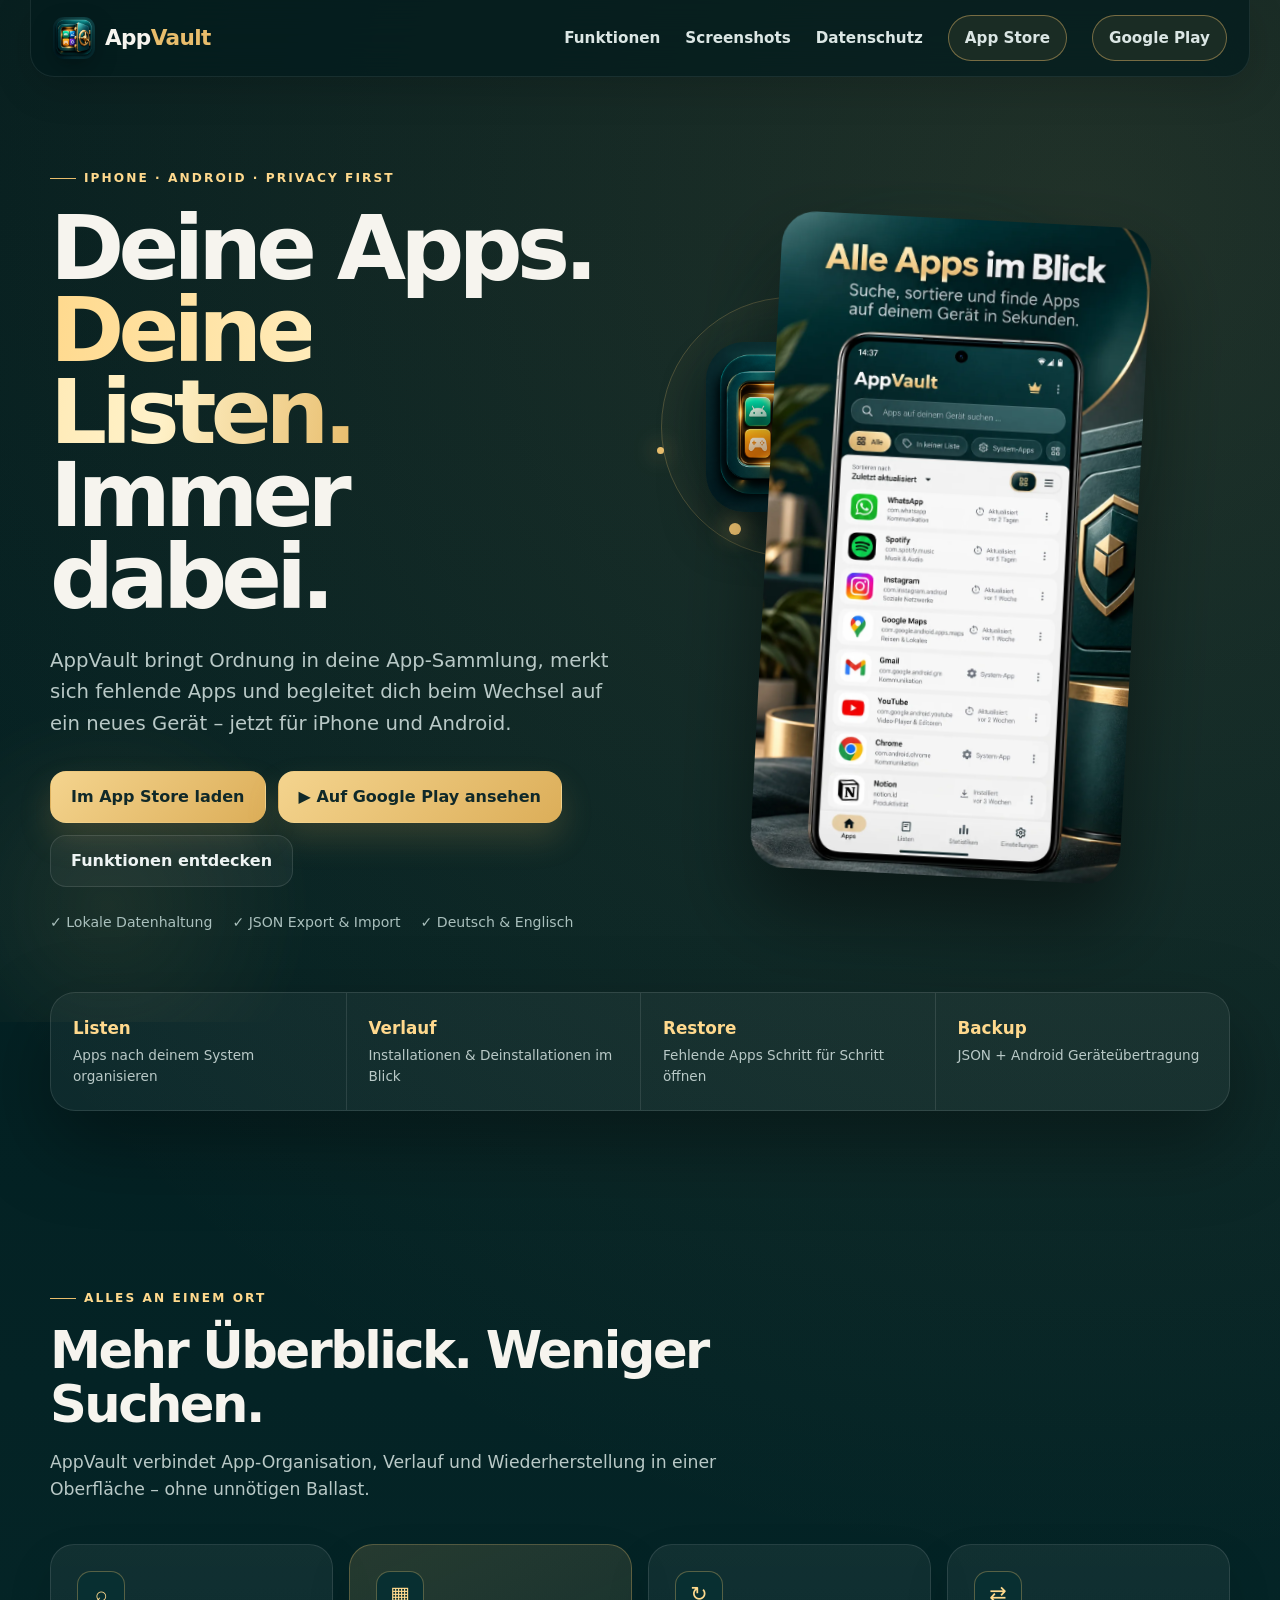
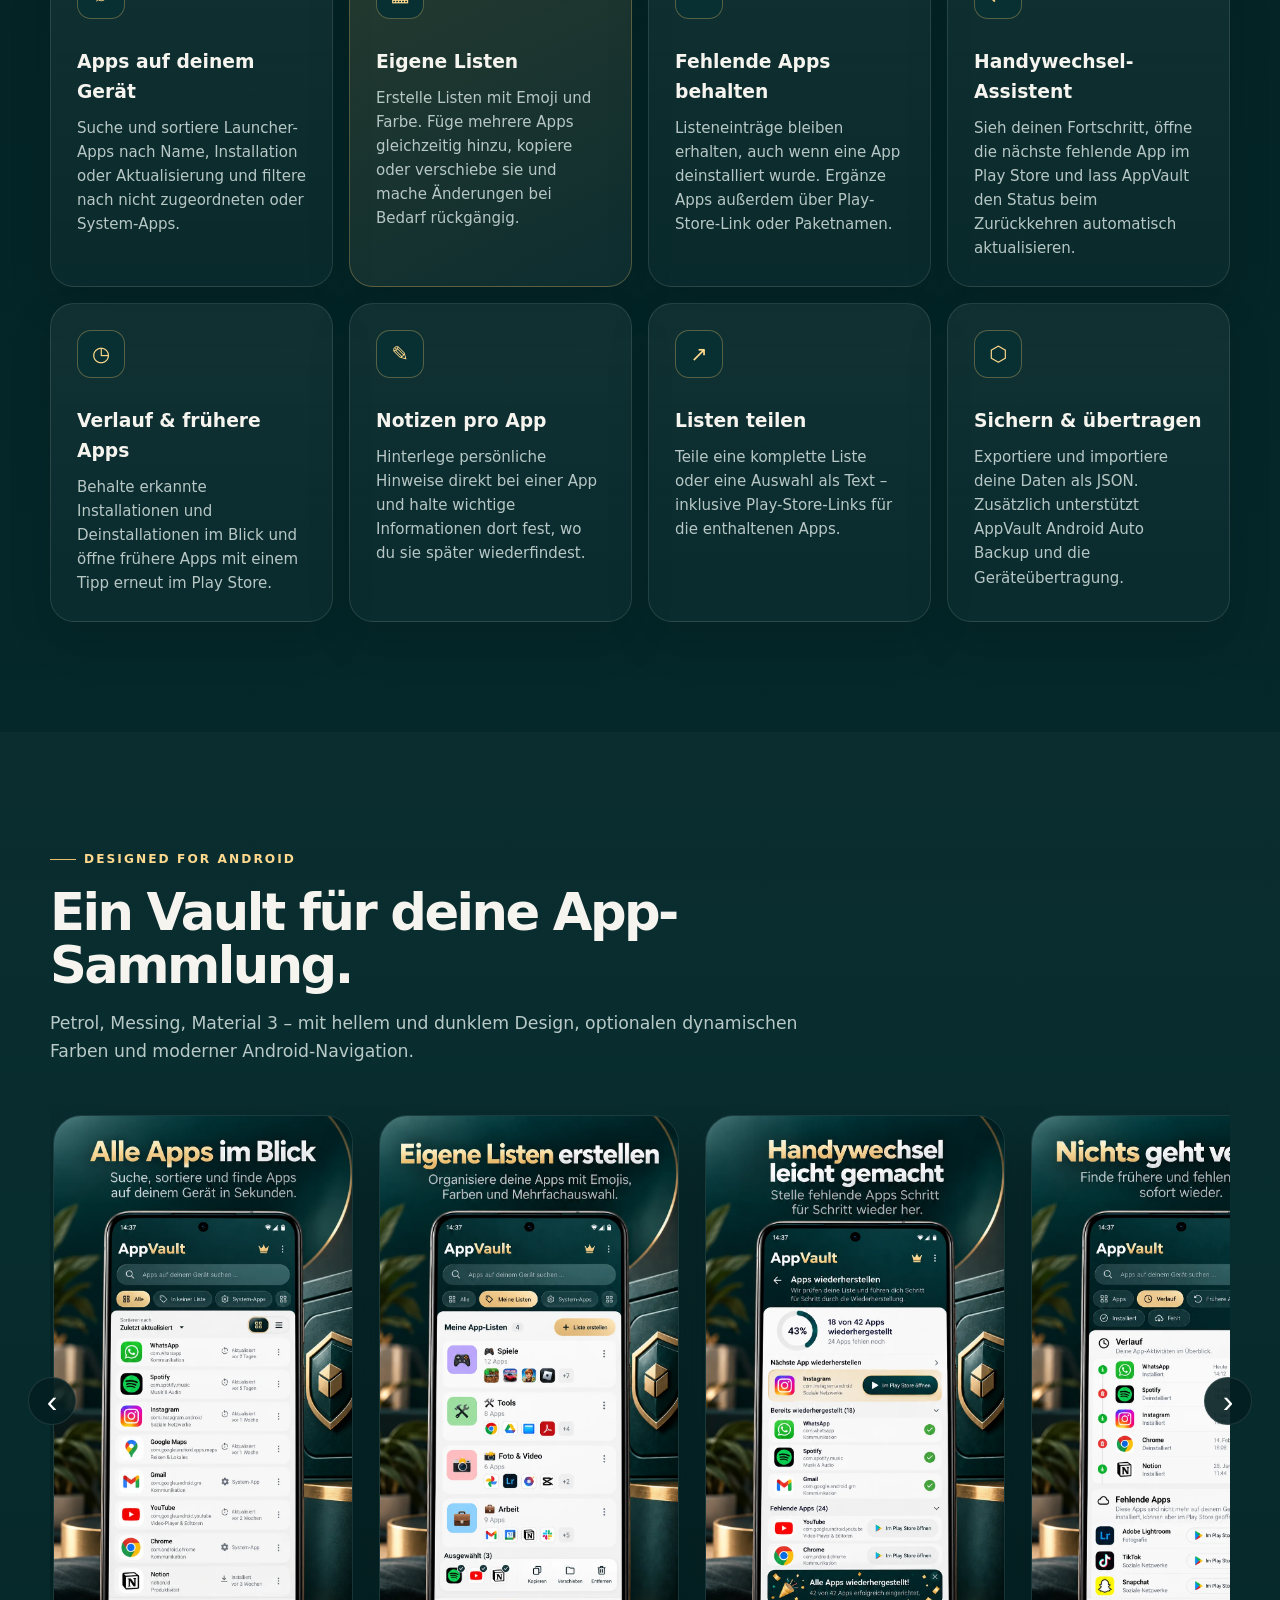
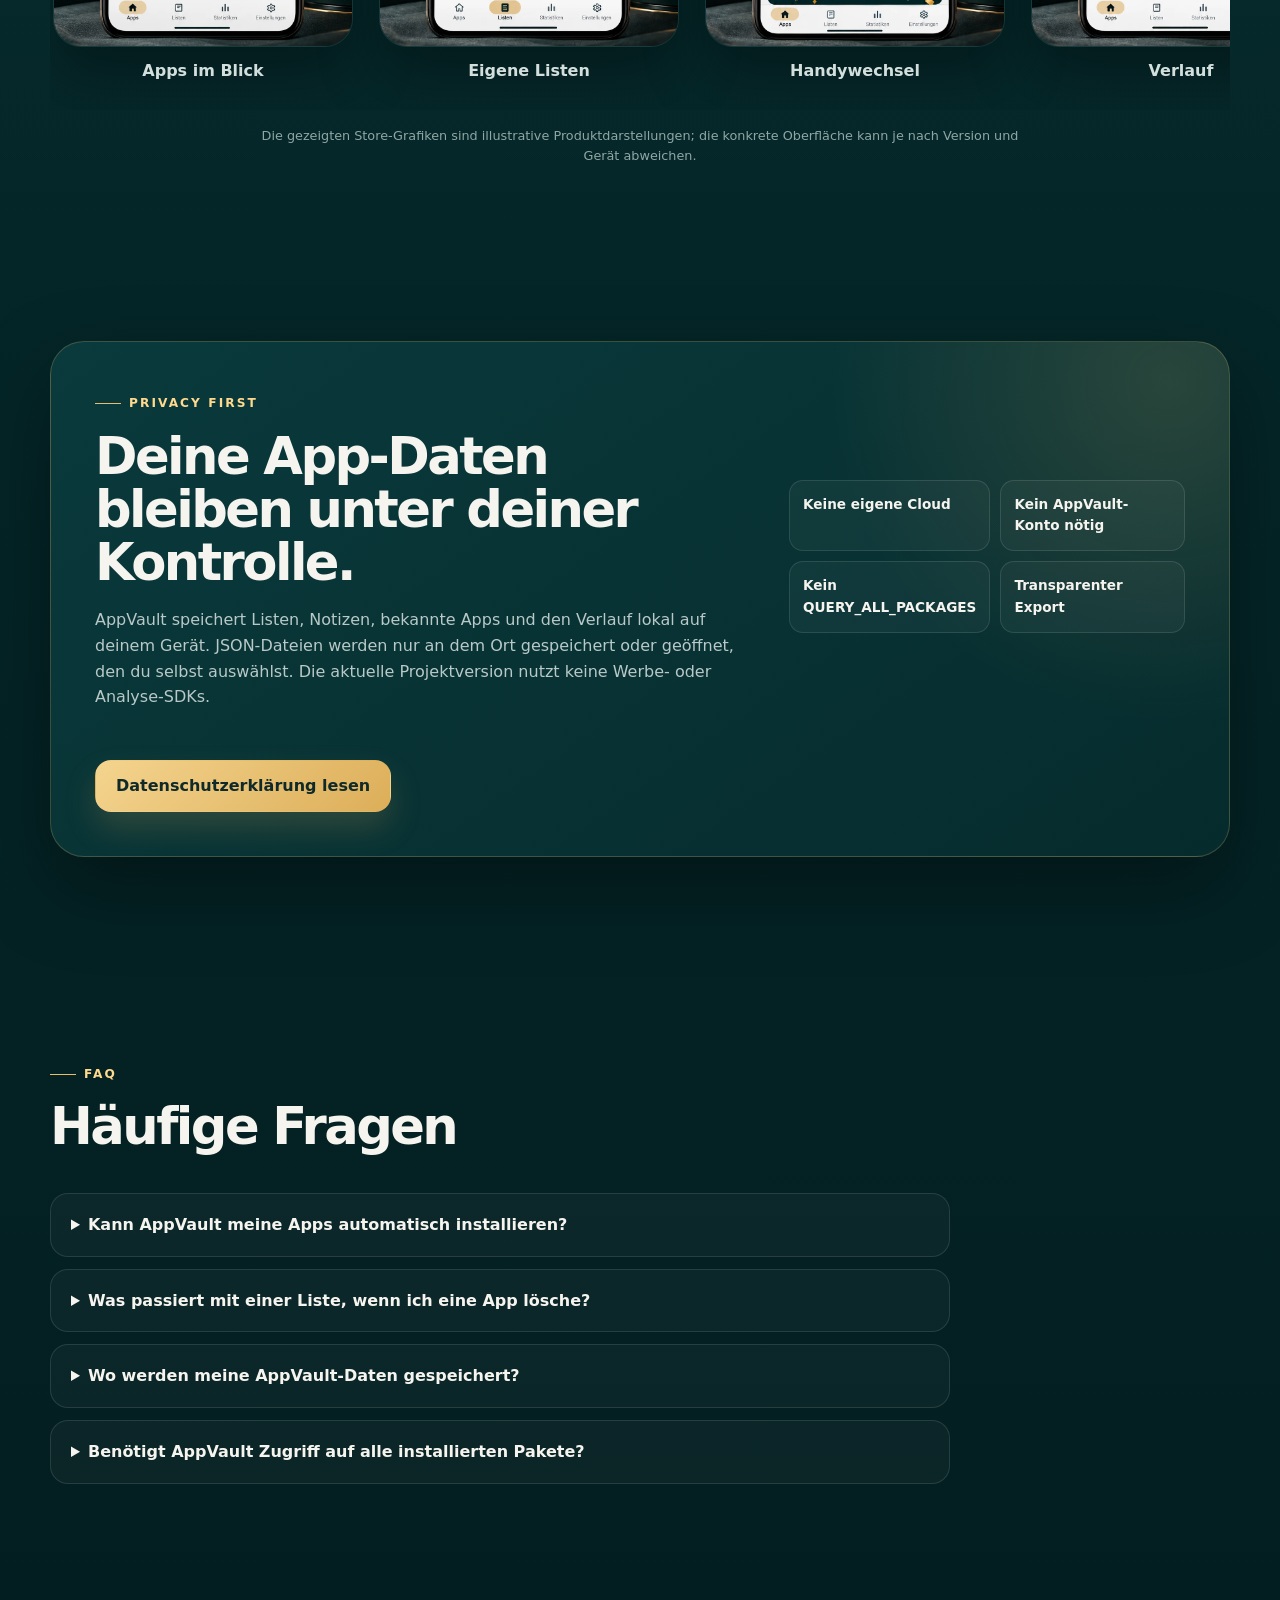
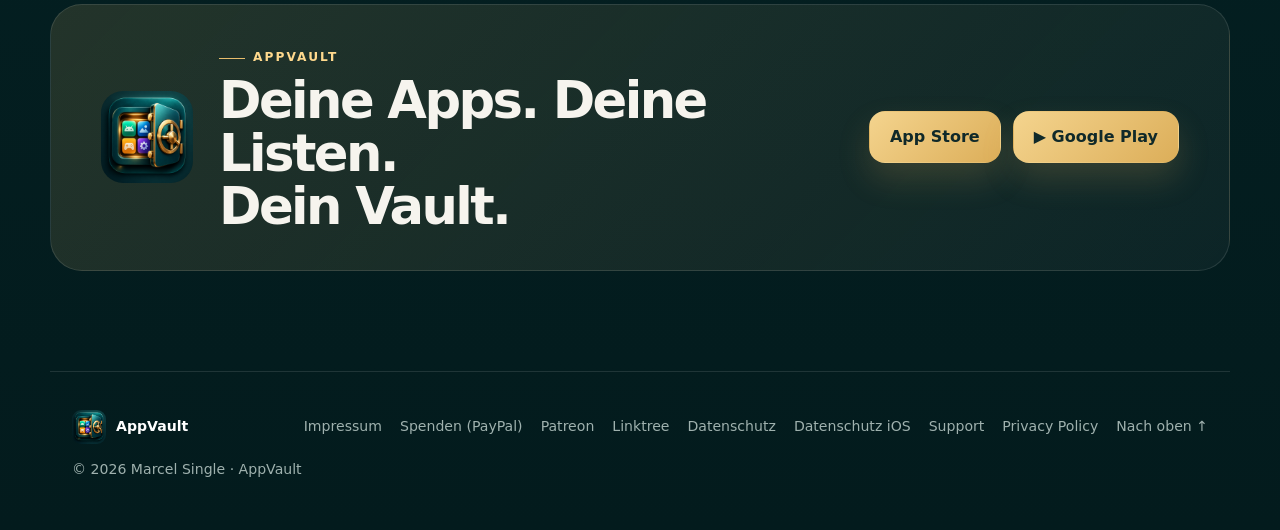
==== commit 41bf884a: "Fußzeile: Links zu PayPal-Spende, Patreon und Linktree Co-Authored-By: Claude Opus 5.5 <noreply@anth" ====
--- a/index.html
+++ b/index.html
@@ -139,7 +139,7 @@
 
   <footer>
     <div class="footer-brand"><img src="assets/app-icon.png" alt="" width="34" height="34"><strong>AppVault</strong></div>
-    <div class="footer-links"><a href="https://flondy.github.io/app-store/impressum.html">Impressum</a><a href="datenschutz.html">Datenschutz</a><a href="datenschutz-ios.html">Datenschutz iOS</a><a href="support.html">Support</a><a href="privacy.html" lang="en">Privacy Policy</a><a href="#top">Nach oben ↑</a></div>
+    <div class="footer-links"><a href="https://flondy.github.io/app-store/impressum.html">Impressum</a><a href="https://www.paypal.com/paypalme/MSingle72" target="_blank" rel="noopener">Spenden (PayPal)</a><a href="https://www.patreon.com/cw/Flondy" target="_blank" rel="noopener">Patreon</a><a href="https://linktr.ee/flondy" target="_blank" rel="noopener">Linktree</a><a href="datenschutz.html">Datenschutz</a><a href="datenschutz-ios.html">Datenschutz iOS</a><a href="support.html">Support</a><a href="privacy.html" lang="en">Privacy Policy</a><a href="#top">Nach oben ↑</a></div>
     <p>© <span id="year"></span> Marcel Single · AppVault</p>
   </footer>
   <script src="script.js"></script>
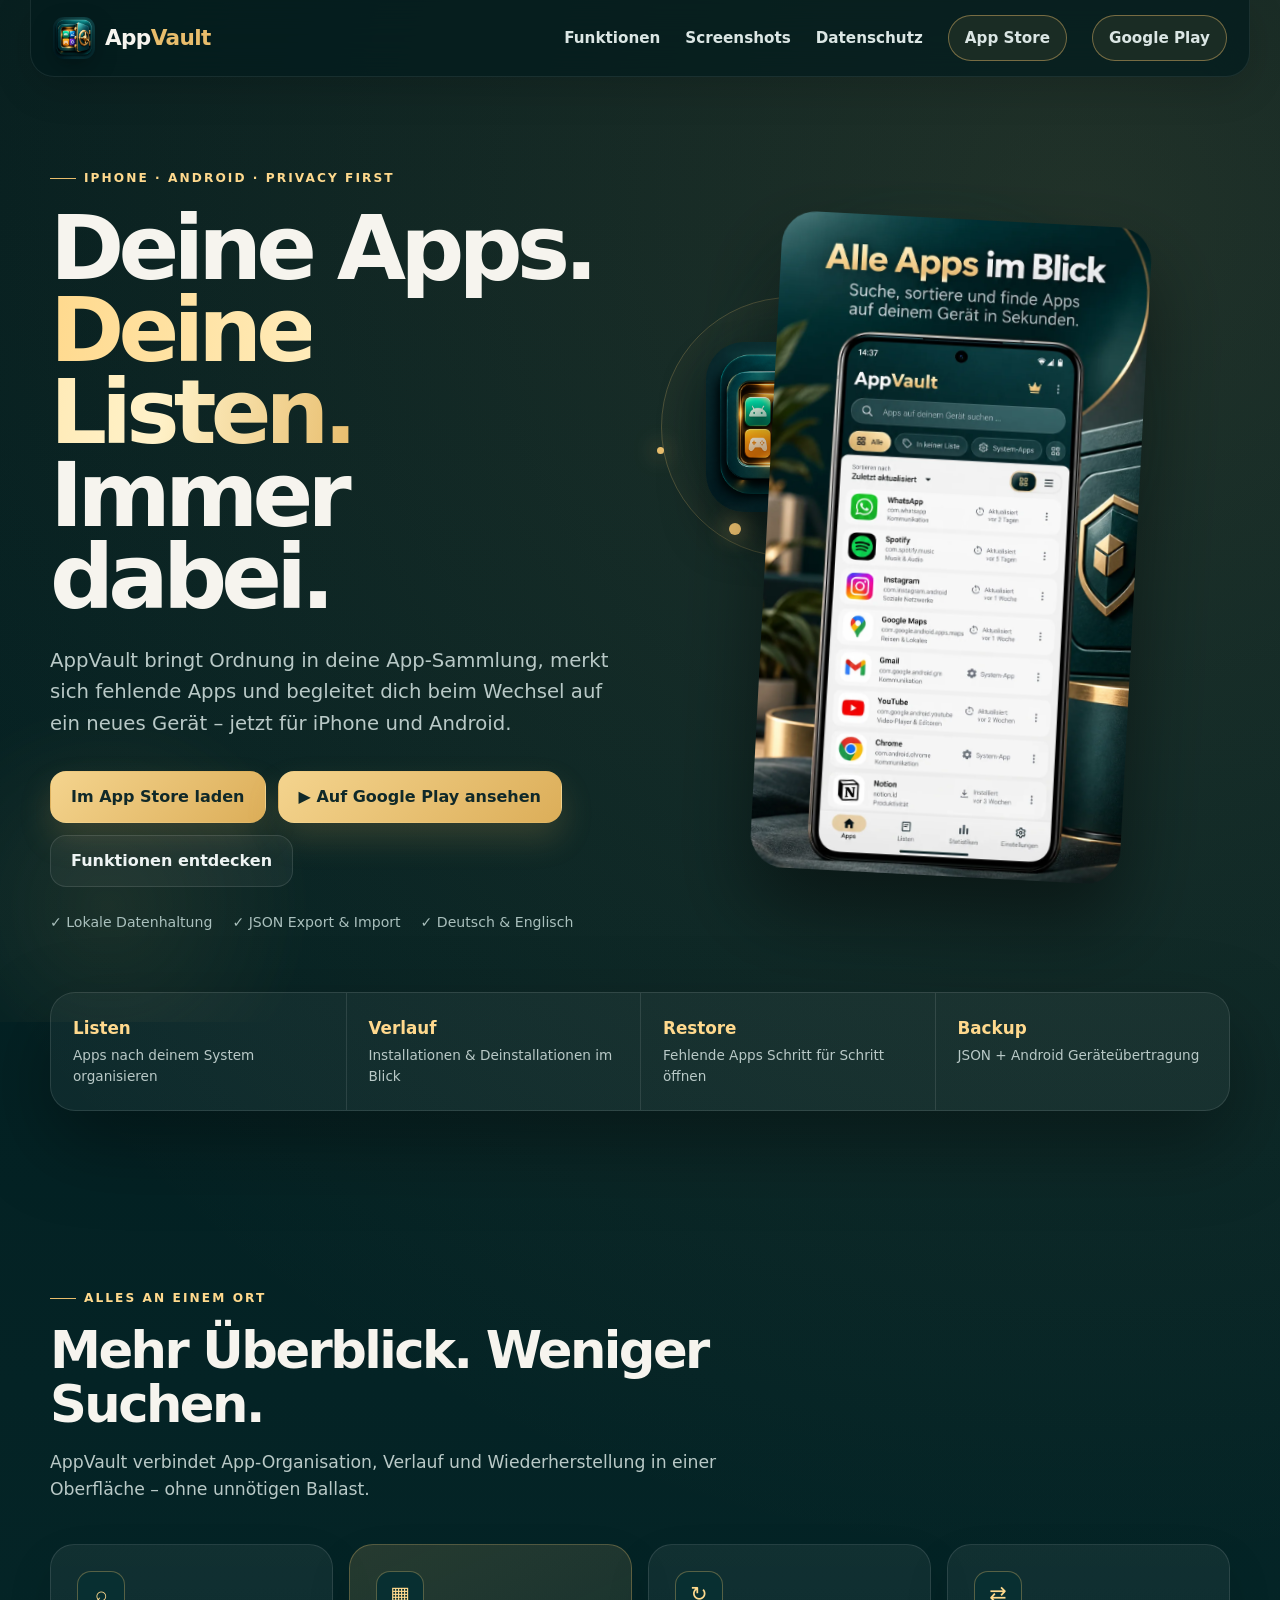
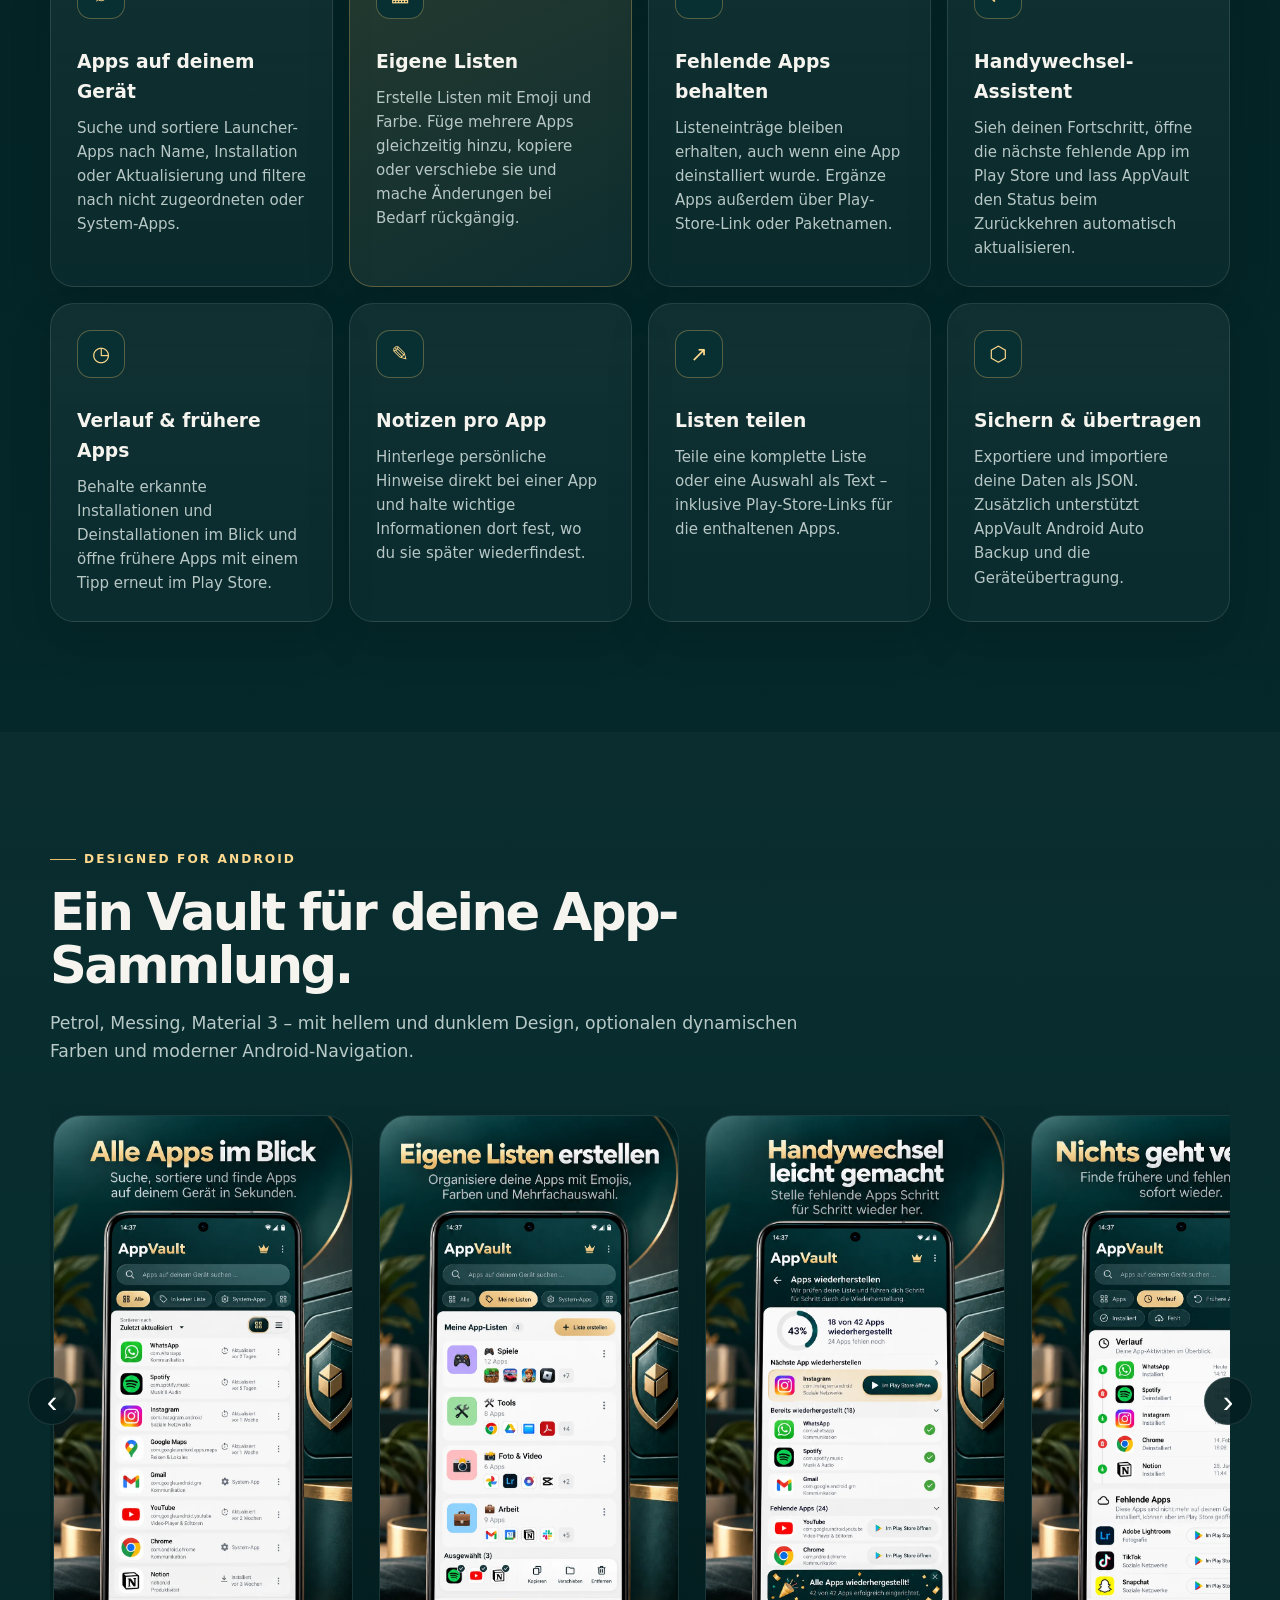
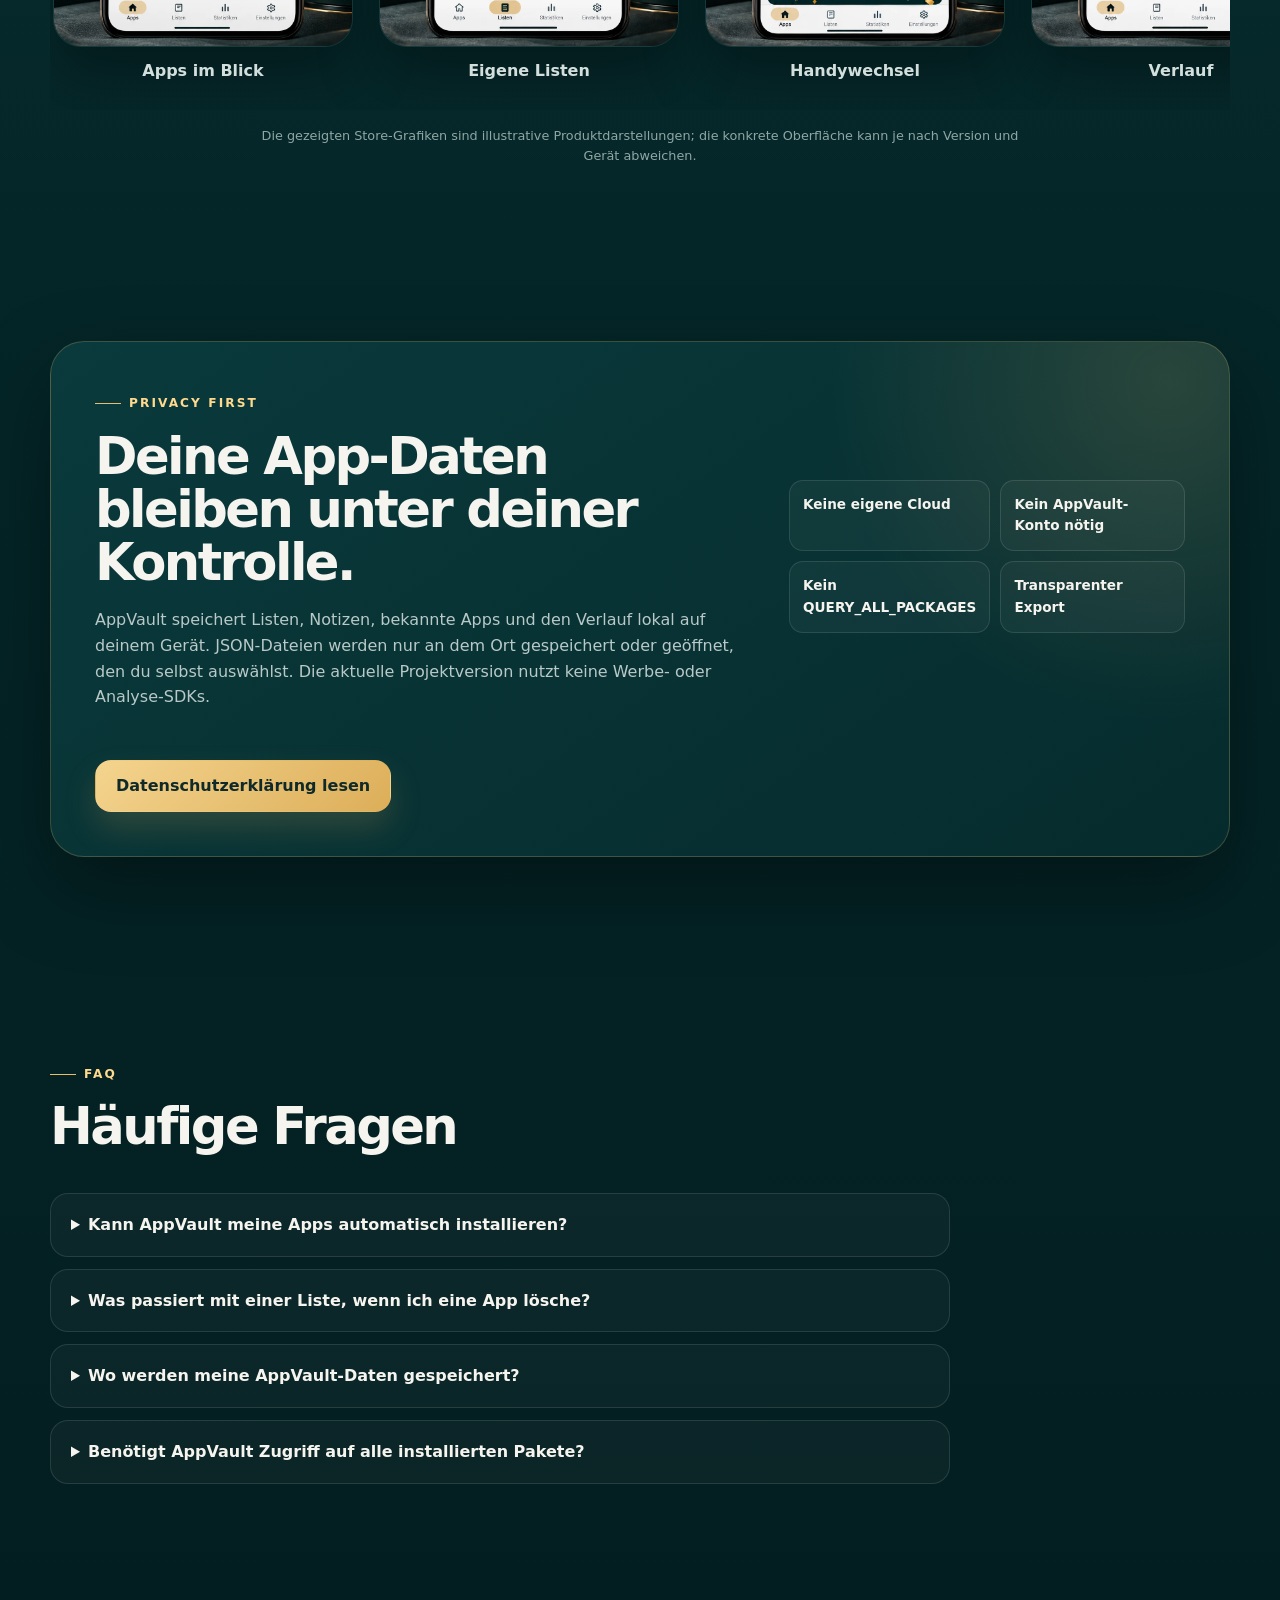
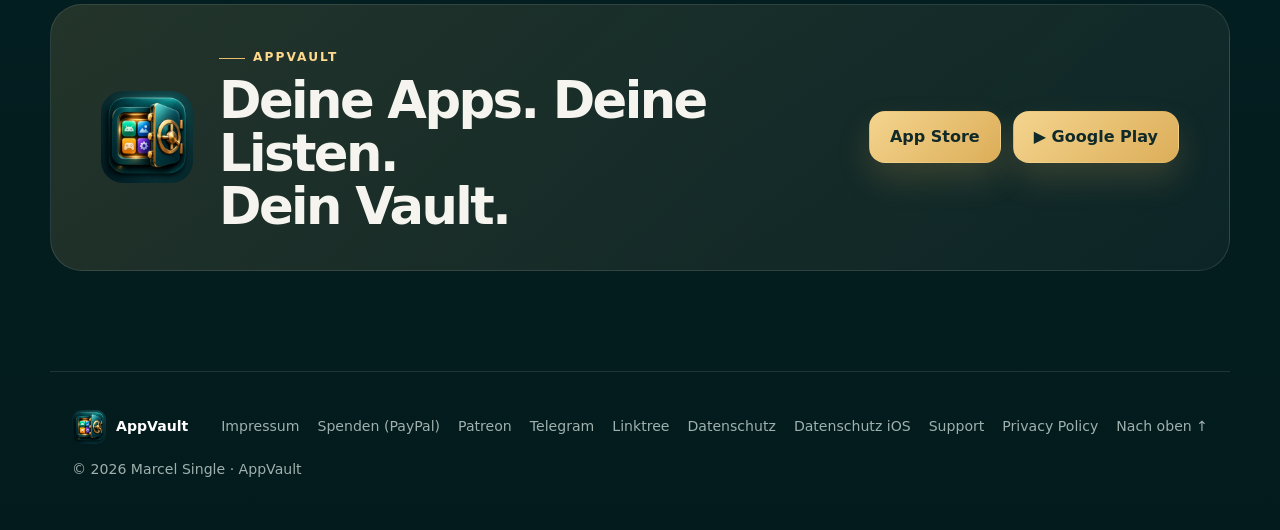
==== commit 12077aa8: "Fußzeile: Telegram-Link Co-Authored-By: Claude Opus 5.5 <noreply@anthropic.com> Claude-Session: http" ====
--- a/index.html
+++ b/index.html
@@ -139,7 +139,7 @@
 
   <footer>
     <div class="footer-brand"><img src="assets/app-icon.png" alt="" width="34" height="34"><strong>AppVault</strong></div>
-    <div class="footer-links"><a href="https://flondy.github.io/app-store/impressum.html">Impressum</a><a href="https://www.paypal.com/paypalme/MSingle72" target="_blank" rel="noopener">Spenden (PayPal)</a><a href="https://www.patreon.com/cw/Flondy" target="_blank" rel="noopener">Patreon</a><a href="https://linktr.ee/flondy" target="_blank" rel="noopener">Linktree</a><a href="datenschutz.html">Datenschutz</a><a href="datenschutz-ios.html">Datenschutz iOS</a><a href="support.html">Support</a><a href="privacy.html" lang="en">Privacy Policy</a><a href="#top">Nach oben ↑</a></div>
+    <div class="footer-links"><a href="https://flondy.github.io/app-store/impressum.html">Impressum</a><a href="https://www.paypal.com/paypalme/MSingle72" target="_blank" rel="noopener">Spenden (PayPal)</a><a href="https://www.patreon.com/cw/Flondy" target="_blank" rel="noopener">Patreon</a><a href="https://t.me/Flondy" target="_blank" rel="noopener">Telegram</a><a href="https://linktr.ee/flondy" target="_blank" rel="noopener">Linktree</a><a href="datenschutz.html">Datenschutz</a><a href="datenschutz-ios.html">Datenschutz iOS</a><a href="support.html">Support</a><a href="privacy.html" lang="en">Privacy Policy</a><a href="#top">Nach oben ↑</a></div>
     <p>© <span id="year"></span> Marcel Single · AppVault</p>
   </footer>
   <script src="script.js"></script>
